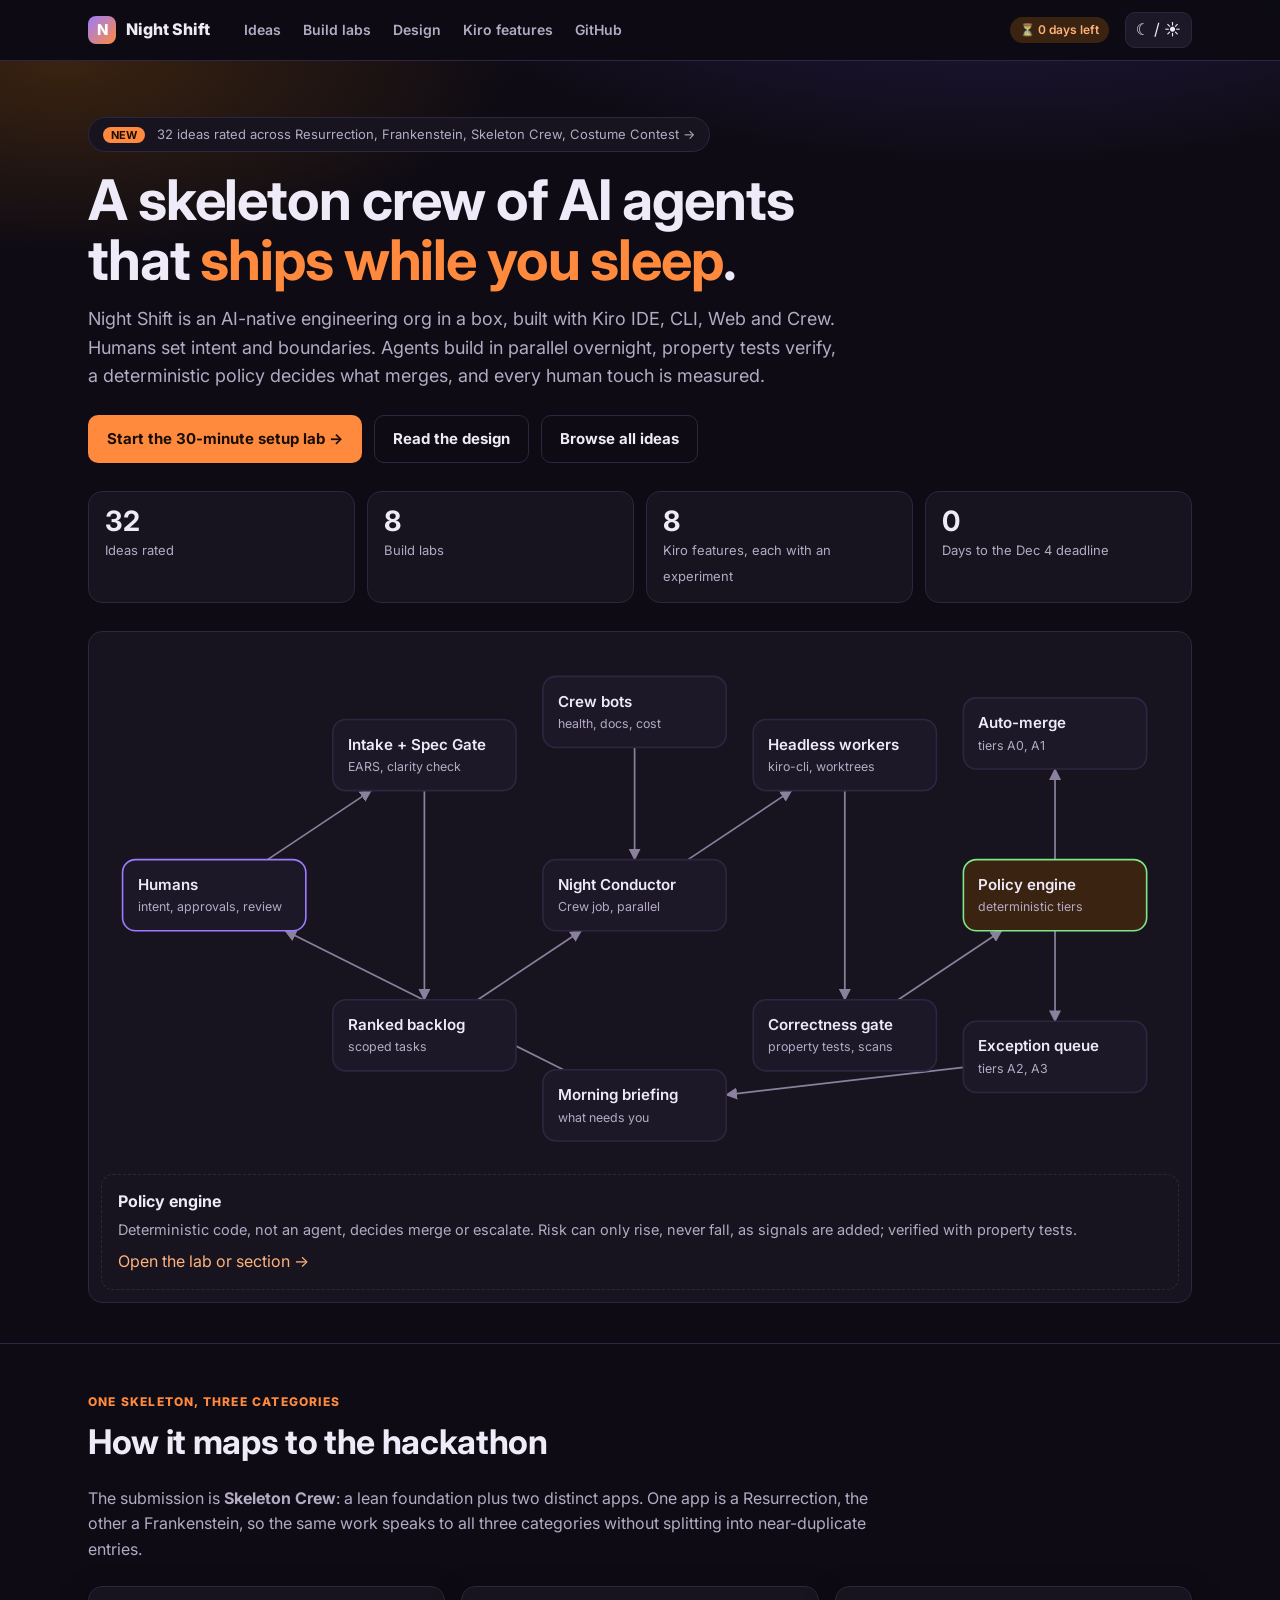
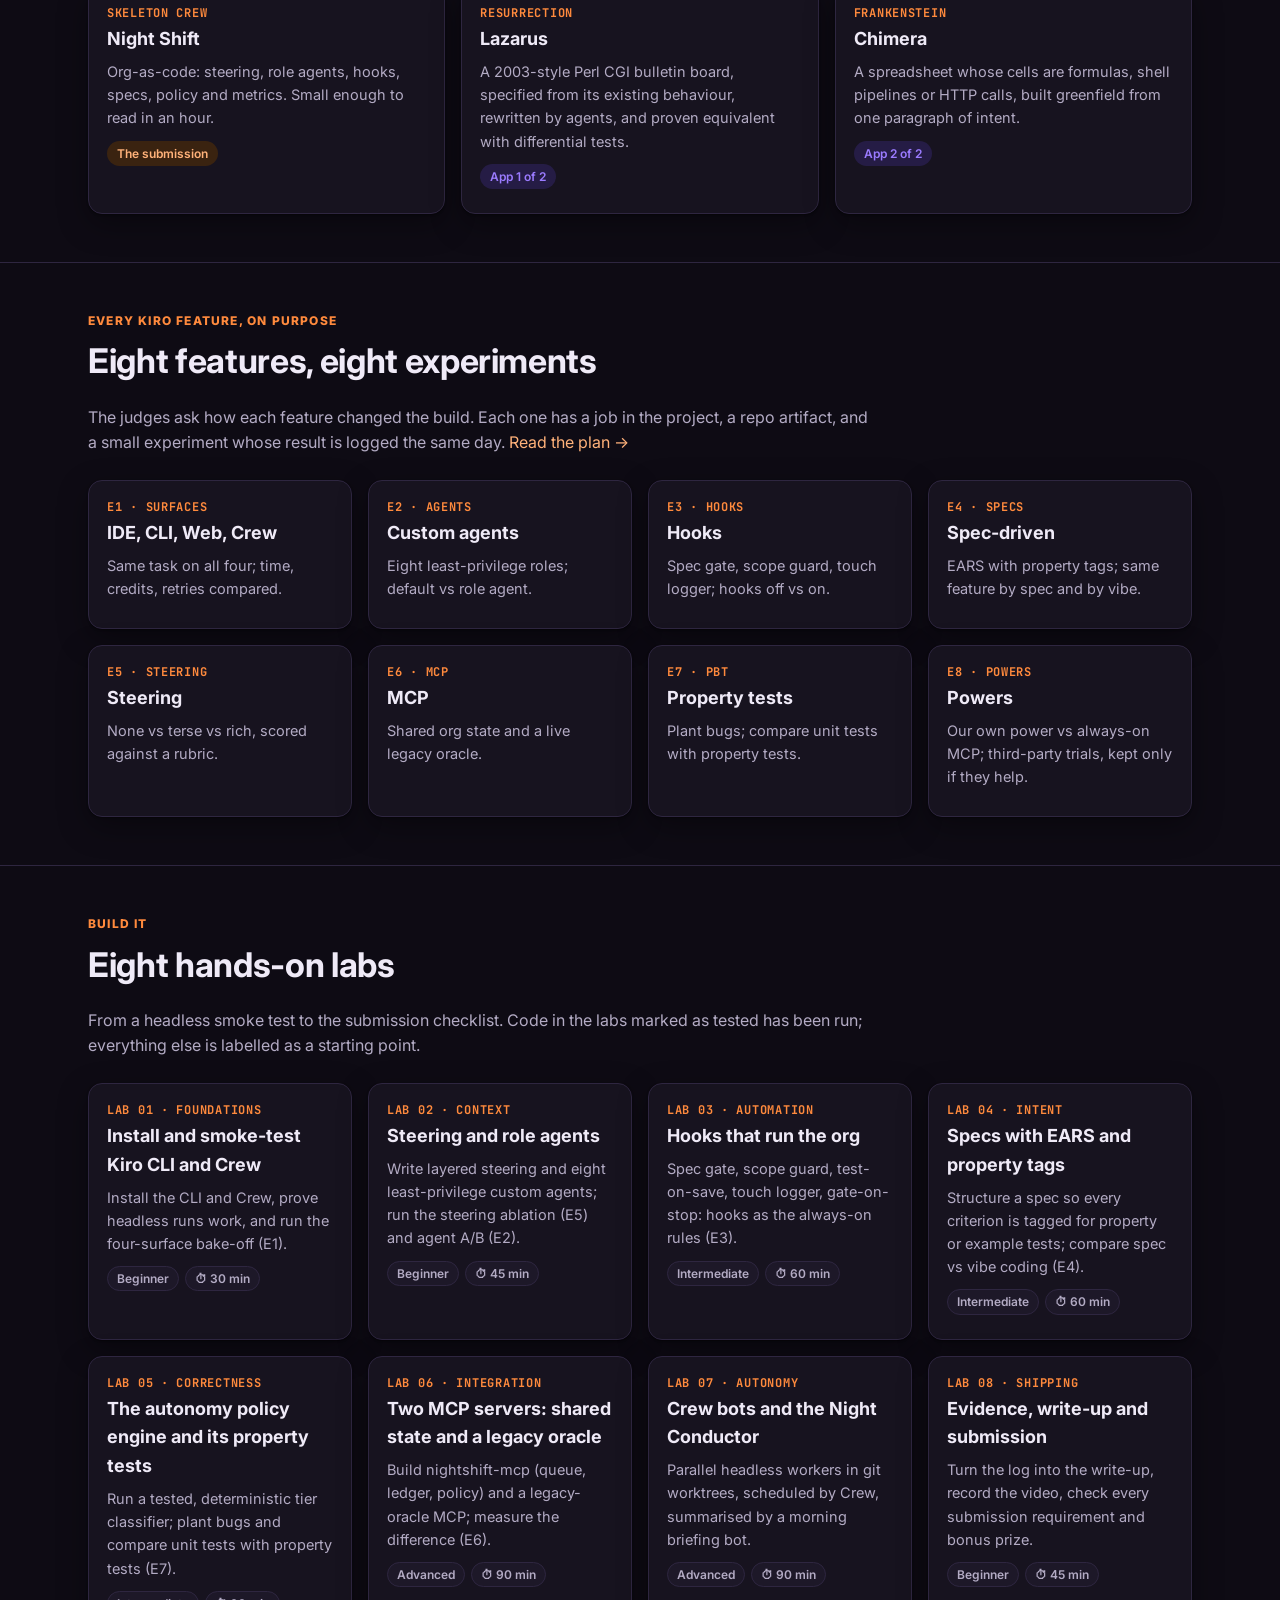
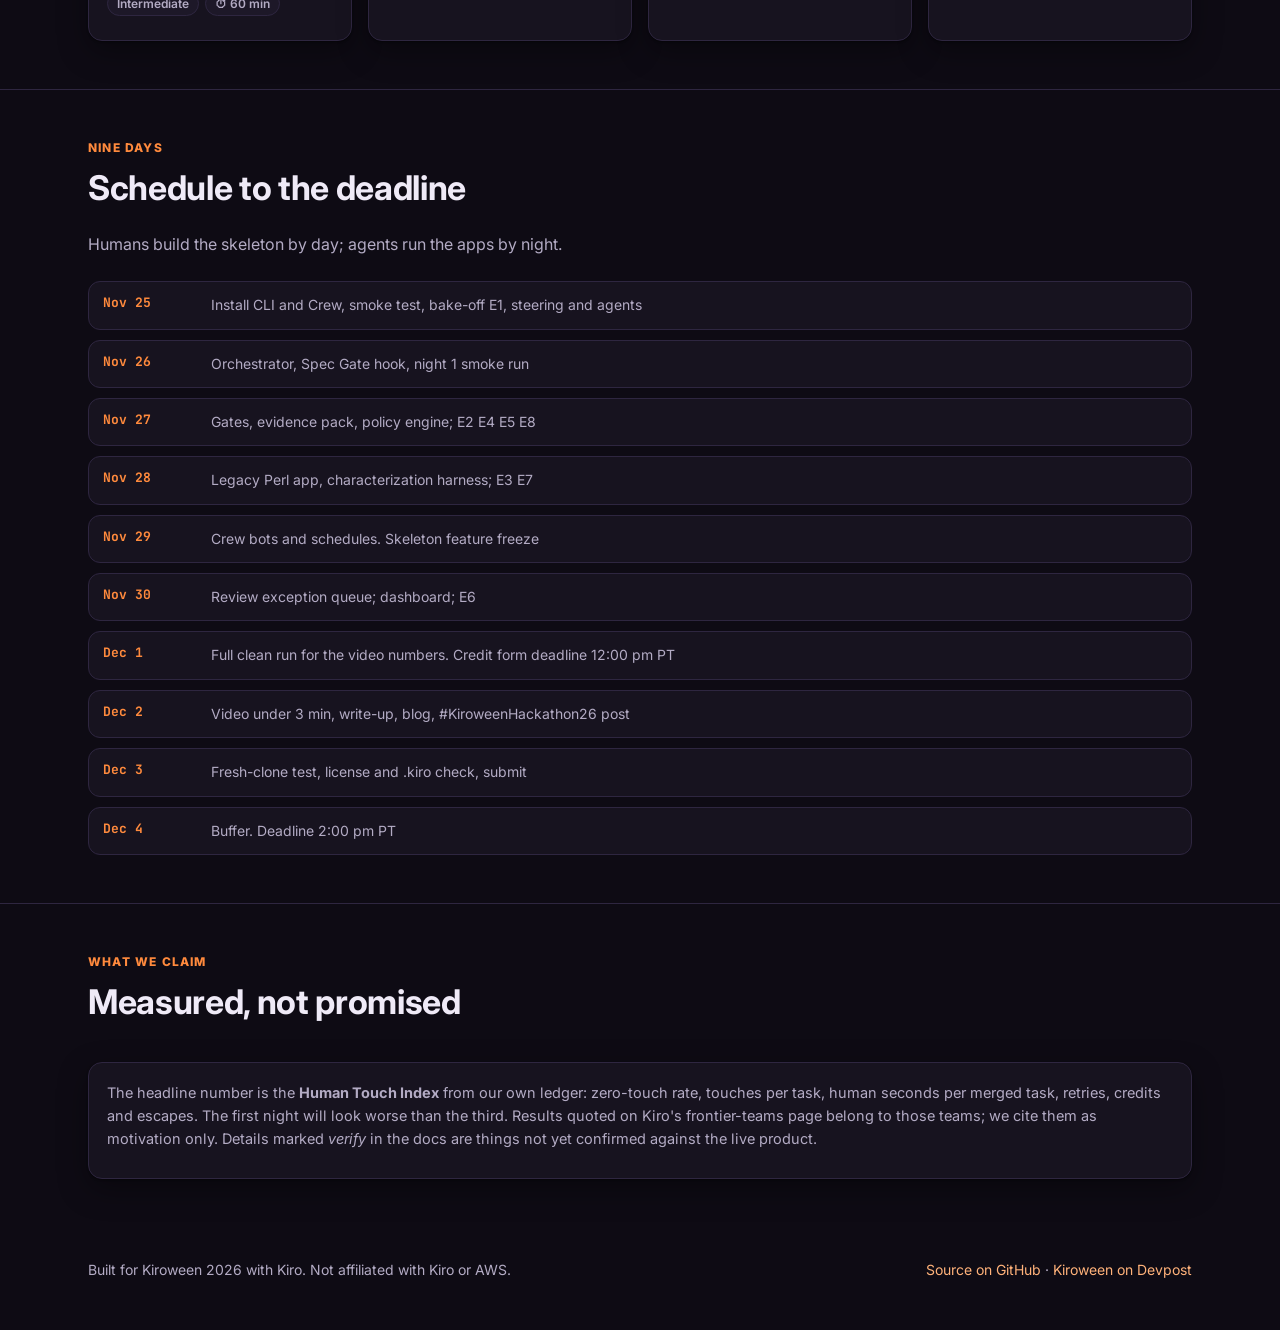
==== site/index.html @ 78d71758 "Add Night Shift GitHub Pages site: ideas, labs, docs, interactive architecture Co-Authored-By: Claud" ====
<!doctype html>
<html lang="en">
<head>
<meta charset="utf-8">
<meta name="viewport" content="width=device-width, initial-scale=1">
<title>Night Shift: a skeleton crew of AI agents</title>
<meta name="description" content="Kiroween 2026 playbook: an AI-native engineering org built with Kiro IDE, CLI, Web and Crew. Ideas, design, build labs and a feature-by-feature evidence plan.">
<link rel="icon" href="data:image/svg+xml,<svg xmlns='http://www.w3.org/2000/svg' viewBox='0 0 32 32'><rect width='32' height='32' rx='8' fill='%239b7bff'/><text x='16' y='23' font-size='18' font-family='Arial' font-weight='700' text-anchor='middle' fill='%23ff8a3d'>N</text></svg>">
<link rel="preconnect" href="https://fonts.googleapis.com">
<link rel="stylesheet" href="https://fonts.googleapis.com/css2?family=Inter:wght@400;600;700;800&family=JetBrains+Mono:wght@400;600&display=swap">
<link rel="stylesheet" href="assets/site.css">
</head>
<body data-page="home">
<main id="main">
  <section class="hero">
    <div class="wrap">
      <a class="banner" href="ideas.html"><b>NEW</b> 32 ideas rated across Resurrection, Frankenstein, Skeleton Crew, Costume Contest →</a>
      <h1>A skeleton crew of AI agents<br>that <em>ships while you sleep</em>.</h1>
      <p class="lede">Night Shift is an AI-native engineering org in a box, built with Kiro IDE, CLI, Web and Crew. Humans set intent and boundaries. Agents build in parallel overnight, property tests verify, a deterministic policy decides what merges, and every human touch is measured.</p>
      <div class="hero-actions">
        <a class="btn btn-primary" href="lab.html?id=01-setup-smoke-test">Start the 30-minute setup lab →</a>
        <a class="btn btn-ghost" href="doc.html?doc=night-shift">Read the design</a>
        <a class="btn btn-ghost" href="ideas.html">Browse all ideas</a>
      </div>
      <div class="stats">
        <div class="stat"><b id="s-ideas">32</b><span>Ideas rated</span></div>
        <div class="stat"><b id="s-labs">8</b><span>Build labs</span></div>
        <div class="stat"><b>8</b><span>Kiro features, each with an experiment</span></div>
        <div class="stat"><b id="s-days">–</b><span>Days to the Dec 4 deadline</span></div>
      </div>
      <div class="arch" id="arch" aria-label="Clickable architecture of Night Shift"></div>
    </div>
  </section>

  <section id="categories">
    <div class="wrap">
      <div class="section-head"><div><div class="eyebrow">One skeleton, three categories</div><h2>How it maps to the hackathon</h2></div>
        <p>The submission is <b>Skeleton Crew</b>: a lean foundation plus two distinct apps. One app is a Resurrection, the other a Frankenstein, so the same work speaks to all three categories without splitting into near-duplicate entries.</p></div>
      <div class="grid grid-3">
        <a class="card" href="ideas.html?category=Skeleton+Crew"><div class="num">SKELETON CREW</div><h3>Night Shift</h3><p>Org-as-code: steering, role agents, hooks, specs, policy and metrics. Small enough to read in an hour.</p><span class="chip accent">The submission</span></a>
        <a class="card" href="ideas.html?category=Resurrection"><div class="num">RESURRECTION</div><h3>Lazarus</h3><p>A 2003-style Perl CGI bulletin board, specified from its existing behaviour, rewritten by agents, and proven equivalent with differential tests.</p><span class="chip violet">App 1 of 2</span></a>
        <a class="card" href="ideas.html?category=Frankenstein"><div class="num">FRANKENSTEIN</div><h3>Chimera</h3><p>A spreadsheet whose cells are formulas, shell pipelines or HTTP calls, built greenfield from one paragraph of intent.</p><span class="chip violet">App 2 of 2</span></a>
      </div>
    </div>
  </section>

  <section id="features">
    <div class="wrap">
      <div class="section-head"><div><div class="eyebrow">Every Kiro feature, on purpose</div><h2>Eight features, eight experiments</h2></div>
        <p>The judges ask how each feature changed the build. Each one has a job in the project, a repo artifact, and a small experiment whose result is logged the same day. <a href="doc.html?doc=kiro-features">Read the plan →</a></p></div>
      <div class="grid grid-4">
        <div class="card"><div class="num">E1 · SURFACES</div><h3>IDE, CLI, Web, Crew</h3><p>Same task on all four; time, credits, retries compared.</p></div>
        <div class="card"><div class="num">E2 · AGENTS</div><h3>Custom agents</h3><p>Eight least-privilege roles; default vs role agent.</p></div>
        <div class="card"><div class="num">E3 · HOOKS</div><h3>Hooks</h3><p>Spec gate, scope guard, touch logger; hooks off vs on.</p></div>
        <div class="card"><div class="num">E4 · SPECS</div><h3>Spec-driven</h3><p>EARS with property tags; same feature by spec and by vibe.</p></div>
        <div class="card"><div class="num">E5 · STEERING</div><h3>Steering</h3><p>None vs terse vs rich, scored against a rubric.</p></div>
        <div class="card"><div class="num">E6 · MCP</div><h3>MCP</h3><p>Shared org state and a live legacy oracle.</p></div>
        <div class="card"><div class="num">E7 · PBT</div><h3>Property tests</h3><p>Plant bugs; compare unit tests with property tests.</p></div>
        <div class="card"><div class="num">E8 · POWERS</div><h3>Powers</h3><p>Our own power vs always-on MCP; third-party trials, kept only if they help.</p></div>
      </div>
    </div>
  </section>

  <section id="labs">
    <div class="wrap">
      <div class="section-head"><div><div class="eyebrow">Build it</div><h2>Eight hands-on labs</h2></div><p>From a headless smoke test to the submission checklist. Code in the labs marked as tested has been run; everything else is labelled as a starting point.</p></div>
      <div class="grid grid-4" id="lab-grid"></div>
    </div>
  </section>

  <section id="timeline">
    <div class="wrap">
      <div class="section-head"><div><div class="eyebrow">Nine days</div><h2>Schedule to the deadline</h2></div><p>Humans build the skeleton by day; agents run the apps by night.</p></div>
      <ol class="timeline" id="tl"></ol>
    </div>
  </section>

  <section id="honesty" style="border-bottom:0">
    <div class="wrap">
      <div class="section-head"><div><div class="eyebrow">What we claim</div><h2>Measured, not promised</h2></div></div>
      <div class="card"><p>The headline number is the <b>Human Touch Index</b> from our own ledger: zero-touch rate, touches per task, human seconds per merged task, retries, credits and escapes. The first night will look worse than the third. Results quoted on Kiro's frontier-teams page belong to those teams; we cite them as motivation only. Details marked <i>verify</i> in the docs are things not yet confirmed against the live product.</p></div>
    </div>
  </section>
</main>
<script src="assets/site.js"></script>
<script src="assets/arch.js"></script>
<script>
(function () {
  var N = window.NS;
  document.getElementById("s-days").textContent = N.daysLeft();
  N.getJSON("data/labs.json").then(function (d) {
    document.getElementById("s-labs").textContent = d.labs.length;
    document.getElementById("lab-grid").innerHTML = d.labs.map(function (l) {
      return '<a class="card" href="lab.html?id=' + l.slug + '"><div class="num">LAB ' + l.id + " · " + N.esc(l.category).toUpperCase() + "</div><h3>" + N.esc(l.title) + "</h3><p>" + N.esc(l.summary) + "</p>" + '<span class="chip">' + N.esc(l.level) + '</span><span class="chip">⏱ ' + N.esc(l.duration) + "</span></a>";
    }).join("");
  });
  N.getJSON("data/ideas.json").then(function (d) { document.getElementById("s-ideas").textContent = d.ideas.length; });
  var rows = [["Nov 25", "Install CLI and Crew, smoke test, bake-off E1, steering and agents"], ["Nov 26", "Orchestrator, Spec Gate hook, night 1 smoke run"], ["Nov 27", "Gates, evidence pack, policy engine; E2 E4 E5 E8"], ["Nov 28", "Legacy Perl app, characterization harness; E3 E7"], ["Nov 29", "Crew bots and schedules. Skeleton feature freeze"], ["Nov 30", "Review exception queue; dashboard; E6"], ["Dec 1", "Full clean run for the video numbers. Credit form deadline 12:00 pm PT"], ["Dec 2", "Video under 3 min, write-up, blog, #KiroweenHackathon26 post"], ["Dec 3", "Fresh-clone test, license and .kiro check, submit"], ["Dec 4", "Buffer. Deadline 2:00 pm PT"]];
  document.getElementById("tl").innerHTML = rows.map(function (r) { return '<li><span class="d">' + r[0] + '</span><span class="n">' + N.esc(r[1]) + "</span></li>"; }).join("");
})();
</script>
</body>
</html>
---- site/assets/site.css ----
/* Night Shift site styles. Dark by default (it is a Halloween hackathon), light on request. */
:root {
  --bg: #0e0b14; --bg-elev: #17131f; --bg-sunk: #1d1828; --fg: #efeaf7; --fg-muted: #b3abc4;
  --fg-faint: #8a819d; --border: #2e2640; --accent: #ff8a3d; --accent-fg: #1a0e04;
  --accent-soft: #3a2310; --accent-ink: #ffb27a; --violet: #9b7bff; --violet-soft: #251c45;
  --ok: #7ee787; --ok-soft: #12301b; --warn: #ffd166; --warn-soft: #33290d; --bad: #ff6b6b;
  --code-bg: #0a0810; --code-fg: #ece9f5;
  --shadow: 0 1px 2px rgba(0,0,0,.4), 0 10px 30px rgba(0,0,0,.35);
  --radius: 14px; --maxw: 1160px;
  --font: "Inter", ui-sans-serif, system-ui, -apple-system, "Segoe UI", Roboto, sans-serif;
  --mono: "JetBrains Mono", ui-monospace, SFMono-Regular, Menlo, Consolas, monospace;
  color-scheme: dark;
}
:root[data-theme="light"] {
  --bg: #fbf8f3; --bg-elev: #ffffff; --bg-sunk: #f3eee6; --fg: #1d1626; --fg-muted: #574e66;
  --fg-faint: #8a8196; --border: #e6dfd3; --accent: #d9560b; --accent-fg: #ffffff;
  --accent-soft: #ffeedd; --accent-ink: #a8400a; --violet: #5b3fd6; --violet-soft: #ece8ff;
  --ok: #17803d; --ok-soft: #e3f5e9; --warn: #8a5a00; --warn-soft: #fff4d6; --bad: #b3261e;
  --code-bg: #16121f; --code-fg: #ece9f5;
  --shadow: 0 1px 2px rgba(30,20,50,.06), 0 8px 24px rgba(30,20,50,.08); color-scheme: light;
}
* { box-sizing: border-box; }
html { scroll-behavior: smooth; }
@media (prefers-reduced-motion: reduce) { html { scroll-behavior: auto; } * { transition: none !important; animation: none !important; } }
body { margin: 0; background: var(--bg); color: var(--fg); font: 16px/1.6 var(--font); -webkit-font-smoothing: antialiased; }
a { color: var(--accent-ink); text-decoration: none; }
a:hover { text-decoration: underline; }
img { max-width: 100%; }
code, pre, kbd { font-family: var(--mono); }
.wrap { max-width: var(--maxw); margin: 0 auto; padding: 0 16px; }
@media (min-width: 720px) { .wrap { padding: 0 28px; } }
:focus-visible { outline: 2px solid var(--violet); outline-offset: 2px; border-radius: 4px; }
.skip { position: absolute; left: -999px; } .skip:focus { left: 8px; top: 8px; background: var(--bg-elev); padding: 8px 12px; z-index: 99; }

/* header */
.site-header { position: sticky; top: 0; z-index: 50; background: color-mix(in srgb, var(--bg) 85%, transparent); backdrop-filter: blur(10px); border-bottom: 1px solid var(--border); }
.site-header .wrap { display: flex; align-items: center; gap: 16px; height: 60px; }
.brand { display: flex; align-items: center; gap: 10px; font-weight: 800; color: var(--fg); white-space: nowrap; }
.brand:hover { text-decoration: none; }
.brand-mark { width: 28px; height: 28px; border-radius: 8px; display: grid; place-items: center; background: linear-gradient(135deg, var(--violet), var(--accent)); color: #fff; font-size: 15px; }
.nav { display: none; gap: 2px; margin-left: 8px; }
.nav a { padding: 6px 10px; border-radius: 8px; color: var(--fg-muted); font-weight: 600; font-size: 14px; }
.nav a:hover, .nav a[aria-current="page"] { background: var(--bg-sunk); color: var(--fg); text-decoration: none; }
@media (min-width: 900px) { .nav { display: flex; } }
.spacer { flex: 1; }
.icon-btn { background: var(--bg-sunk); border: 1px solid var(--border); color: var(--fg); border-radius: 10px; height: 36px; min-width: 36px; padding: 0 10px; cursor: pointer; font: inherit; }
.icon-btn:hover { border-color: var(--accent); }
.menu-btn { display: inline-block; } @media (min-width: 900px) { .menu-btn { display: none; } }
.mobile-nav { display: none; flex-direction: column; padding: 8px 16px 16px; border-bottom: 1px solid var(--border); background: var(--bg); }
.mobile-nav.open { display: flex; } .mobile-nav a { padding: 10px 4px; color: var(--fg); font-weight: 600; border-bottom: 1px solid var(--border); }

/* hero */
.hero { padding: 56px 0 40px; background: radial-gradient(900px 340px at 78% -10%, var(--violet-soft), transparent 70%), radial-gradient(700px 300px at 5% 0%, var(--accent-soft), transparent 65%); border-bottom: 1px solid var(--border); }
.banner { display: inline-block; background: var(--bg-elev); border: 1px solid var(--border); border-radius: 999px; padding: 6px 14px; font-size: 13px; color: var(--fg-muted); margin-bottom: 18px; }
.banner b { color: var(--accent-fg); background: var(--accent); border-radius: 999px; padding: 1px 8px; margin-right: 8px; font-size: 11px; }
h1 { font-size: clamp(32px, 6vw, 56px); line-height: 1.08; margin: 0 0 14px; letter-spacing: -.02em; }
h1 em { font-style: normal; color: var(--accent); }
.lede { font-size: 18px; color: var(--fg-muted); max-width: 760px; margin: 0 0 24px; }
.hero-actions { display: flex; flex-wrap: wrap; gap: 12px; margin-bottom: 28px; }
.btn { display: inline-flex; align-items: center; gap: 8px; padding: 11px 18px; border-radius: 10px; font-weight: 700; border: 1px solid transparent; cursor: pointer; font-size: 15px; }
.btn:hover { text-decoration: none; filter: brightness(1.08); }
.btn-primary { background: var(--accent); color: var(--accent-fg); }
.btn-ghost { background: transparent; border-color: var(--border); color: var(--fg); }
.stats { display: grid; grid-template-columns: repeat(2, 1fr); gap: 12px; margin-bottom: 28px; }
@media (min-width: 720px) { .stats { grid-template-columns: repeat(4, 1fr); } }
.stat { background: var(--bg-elev); border: 1px solid var(--border); border-radius: var(--radius); padding: 14px 16px; }
.stat b { display: block; font-size: 28px; line-height: 1.1; } .stat span { color: var(--fg-muted); font-size: 13px; }

/* sections and cards */
section { padding: 48px 0; border-bottom: 1px solid var(--border); }
.eyebrow { font-size: 12px; text-transform: uppercase; letter-spacing: .1em; color: var(--accent); font-weight: 800; }
h2 { font-size: clamp(24px, 4vw, 34px); margin: 4px 0 8px; letter-spacing: -.01em; }
.section-head { display: grid; gap: 8px; margin-bottom: 24px; } .section-head p { color: var(--fg-muted); margin: 0; max-width: 780px; }
.grid { display: grid; gap: 16px; } .grid-2 { grid-template-columns: repeat(auto-fill, minmax(min(100%, 420px), 1fr)); }
.grid-3 { grid-template-columns: repeat(auto-fill, minmax(min(100%, 300px), 1fr)); }
.grid-4 { grid-template-columns: repeat(auto-fill, minmax(min(100%, 240px), 1fr)); }
.card { background: var(--bg-elev); border: 1px solid var(--border); border-radius: var(--radius); padding: 18px; box-shadow: var(--shadow); color: var(--fg); display: block; }
a.card:hover { text-decoration: none; border-color: var(--accent); transform: translateY(-1px); transition: .15s; }
.card h3 { margin: 4px 0 6px; font-size: 18px; } .card p { margin: 0 0 10px; color: var(--fg-muted); font-size: 14.5px; }
.card .num { font: 700 12px var(--mono); color: var(--accent); letter-spacing: .06em; }
.chip { display: inline-block; font-size: 12px; font-weight: 600; padding: 2px 9px; border-radius: 999px; background: var(--bg-sunk); border: 1px solid var(--border); color: var(--fg-muted); margin: 0 6px 6px 0; }
.chip.accent { background: var(--accent-soft); color: var(--accent-ink); border-color: transparent; }
.chip.violet { background: var(--violet-soft); color: var(--violet); border-color: transparent; }
.chip.ok { background: var(--ok-soft); color: var(--ok); border-color: transparent; }
.chip.warn { background: var(--warn-soft); color: var(--warn); border-color: transparent; }
.muted { color: var(--fg-muted); }
.meter { display: grid; grid-template-columns: 78px 1fr; gap: 4px 8px; font-size: 12px; color: var(--fg-muted); margin-top: 6px; }
.meter i { display: block; height: 6px; border-radius: 4px; background: var(--bg-sunk); align-self: center; position: relative; overflow: hidden; }
.meter i::after { content: ""; position: absolute; inset: 0; width: var(--w); background: var(--violet); }
.meter i.risk::after { background: var(--bad); }

/* architecture */
.arch { background: var(--bg-elev); border: 1px solid var(--border); border-radius: var(--radius); padding: 12px; }
.arch svg { width: 100%; height: auto; display: block; }
.arch .node rect { fill: var(--bg-sunk); stroke: var(--border); stroke-width: 1.5; rx: 12; transition: .15s; }
.arch .node:hover rect, .arch .node:focus rect, .arch .node.active rect { stroke: var(--accent); fill: var(--accent-soft); }
.arch .node text { fill: var(--fg); font: 600 14px var(--font); } .arch .node .sub { fill: var(--fg-muted); font: 400 11.5px var(--font); }
.arch .node.human rect { stroke: var(--violet); } .arch .node.policy rect { stroke: var(--ok); }
.arch .edge { stroke: var(--fg-faint); stroke-width: 1.6; fill: none; marker-end: url(#arrow); } .arch marker path { fill: var(--fg-faint); }
.arch-preview { margin-top: 12px; padding: 14px 16px; border: 1px dashed var(--border); border-radius: 12px; min-height: 84px; }
.arch-preview h4 { margin: 0 0 4px; } .arch-preview p { margin: 0 0 8px; color: var(--fg-muted); font-size: 14.5px; }

/* toolbar and filters */
.toolbar { display: flex; flex-wrap: wrap; gap: 10px; margin-bottom: 18px; align-items: center; }
.toolbar input[type=search], .toolbar select { background: var(--bg-elev); color: var(--fg); border: 1px solid var(--border); border-radius: 10px; padding: 9px 12px; font: inherit; min-width: 200px; }
.pill { background: var(--bg-elev); color: var(--fg-muted); border: 1px solid var(--border); border-radius: 999px; padding: 6px 13px; cursor: pointer; font: 600 13px var(--font); }
.pill[aria-pressed="true"] { background: var(--accent); color: var(--accent-fg); border-color: var(--accent); }
.count { color: var(--fg-muted); font-size: 14px; margin: 0 0 12px; }

/* timeline */
.timeline { list-style: none; padding: 0; margin: 0; display: grid; gap: 10px; }
.timeline li { display: grid; grid-template-columns: 96px 1fr; gap: 12px; background: var(--bg-elev); border: 1px solid var(--border); border-radius: 12px; padding: 12px 14px; }
.timeline .d { font: 700 13px var(--mono); color: var(--accent); } .timeline .n { color: var(--fg-muted); font-size: 14px; }
.timeline li.today { border-color: var(--accent); }

/* article (markdown) */
.layout { display: grid; gap: 28px; padding: 32px 0 64px; } @media (min-width: 1000px) { .layout { grid-template-columns: minmax(0, 1fr) 260px; } }
article.md { min-width: 0; } article.md h1 { font-size: 34px; } article.md h2 { margin-top: 36px; padding-top: 8px; border-top: 1px solid var(--border); font-size: 26px; }
article.md h3 { margin-top: 26px; } article.md p, article.md li { color: var(--fg); }
article.md table { border-collapse: collapse; display: block; overflow-x: auto; max-width: 100%; margin: 14px 0; }
article.md th, article.md td { border: 1px solid var(--border); padding: 7px 11px; text-align: left; vertical-align: top; font-size: 14.5px; }
article.md th { background: var(--bg-sunk); }
article.md code { background: var(--bg-sunk); padding: 1px 6px; border-radius: 6px; font-size: .9em; }
article.md pre { background: var(--code-bg); color: var(--code-fg); border-radius: 12px; padding: 16px; overflow-x: auto; border: 1px solid var(--border); position: relative; }
article.md pre code { background: none; padding: 0; color: inherit; font-size: 13.5px; }
article.md blockquote { margin: 14px 0; padding: 8px 16px; border-left: 4px solid var(--accent); background: var(--bg-sunk); border-radius: 0 10px 10px 0; color: var(--fg-muted); }
.copy { position: absolute; top: 8px; right: 8px; font-size: 12px; padding: 3px 9px; border-radius: 8px; border: 1px solid var(--border); background: var(--bg-sunk); color: var(--fg-muted); cursor: pointer; }
.mermaid { background: var(--bg-elev); border: 1px solid var(--border); border-radius: 12px; padding: 12px; overflow-x: auto; text-align: center; }
aside .box { position: sticky; top: 76px; background: var(--bg-elev); border: 1px solid var(--border); border-radius: 12px; padding: 14px; font-size: 14px; }
aside h4 { margin: 0 0 8px; } aside ul { list-style: none; margin: 0; padding: 0; } aside li { margin: 4px 0; } aside li.h3 { padding-left: 12px; } aside a { color: var(--fg-muted); }
.crumbs { font-size: 13px; color: var(--fg-muted); margin-bottom: 8px; }
.pager { display: grid; gap: 12px; grid-template-columns: 1fr 1fr; margin-top: 40px; } .pager a { border: 1px solid var(--border); border-radius: 12px; padding: 12px 14px; color: var(--fg); background: var(--bg-elev); } .pager small { display: block; color: var(--fg-muted); } .pager .next { text-align: right; }
footer { padding: 32px 0 48px; color: var(--fg-muted); font-size: 14px; } footer .wrap { display: flex; flex-wrap: wrap; gap: 16px; justify-content: space-between; }
.note { background: var(--warn-soft); color: var(--warn); border-radius: 10px; padding: 10px 14px; font-size: 14px; }

.site-header .chip { white-space: nowrap; margin: 0; }
@media (max-width: 480px) { .site-header .wrap { gap: 8px; } .site-header .chip { font-size: 11px; padding: 2px 7px; } .brand { font-size: 15px; } }
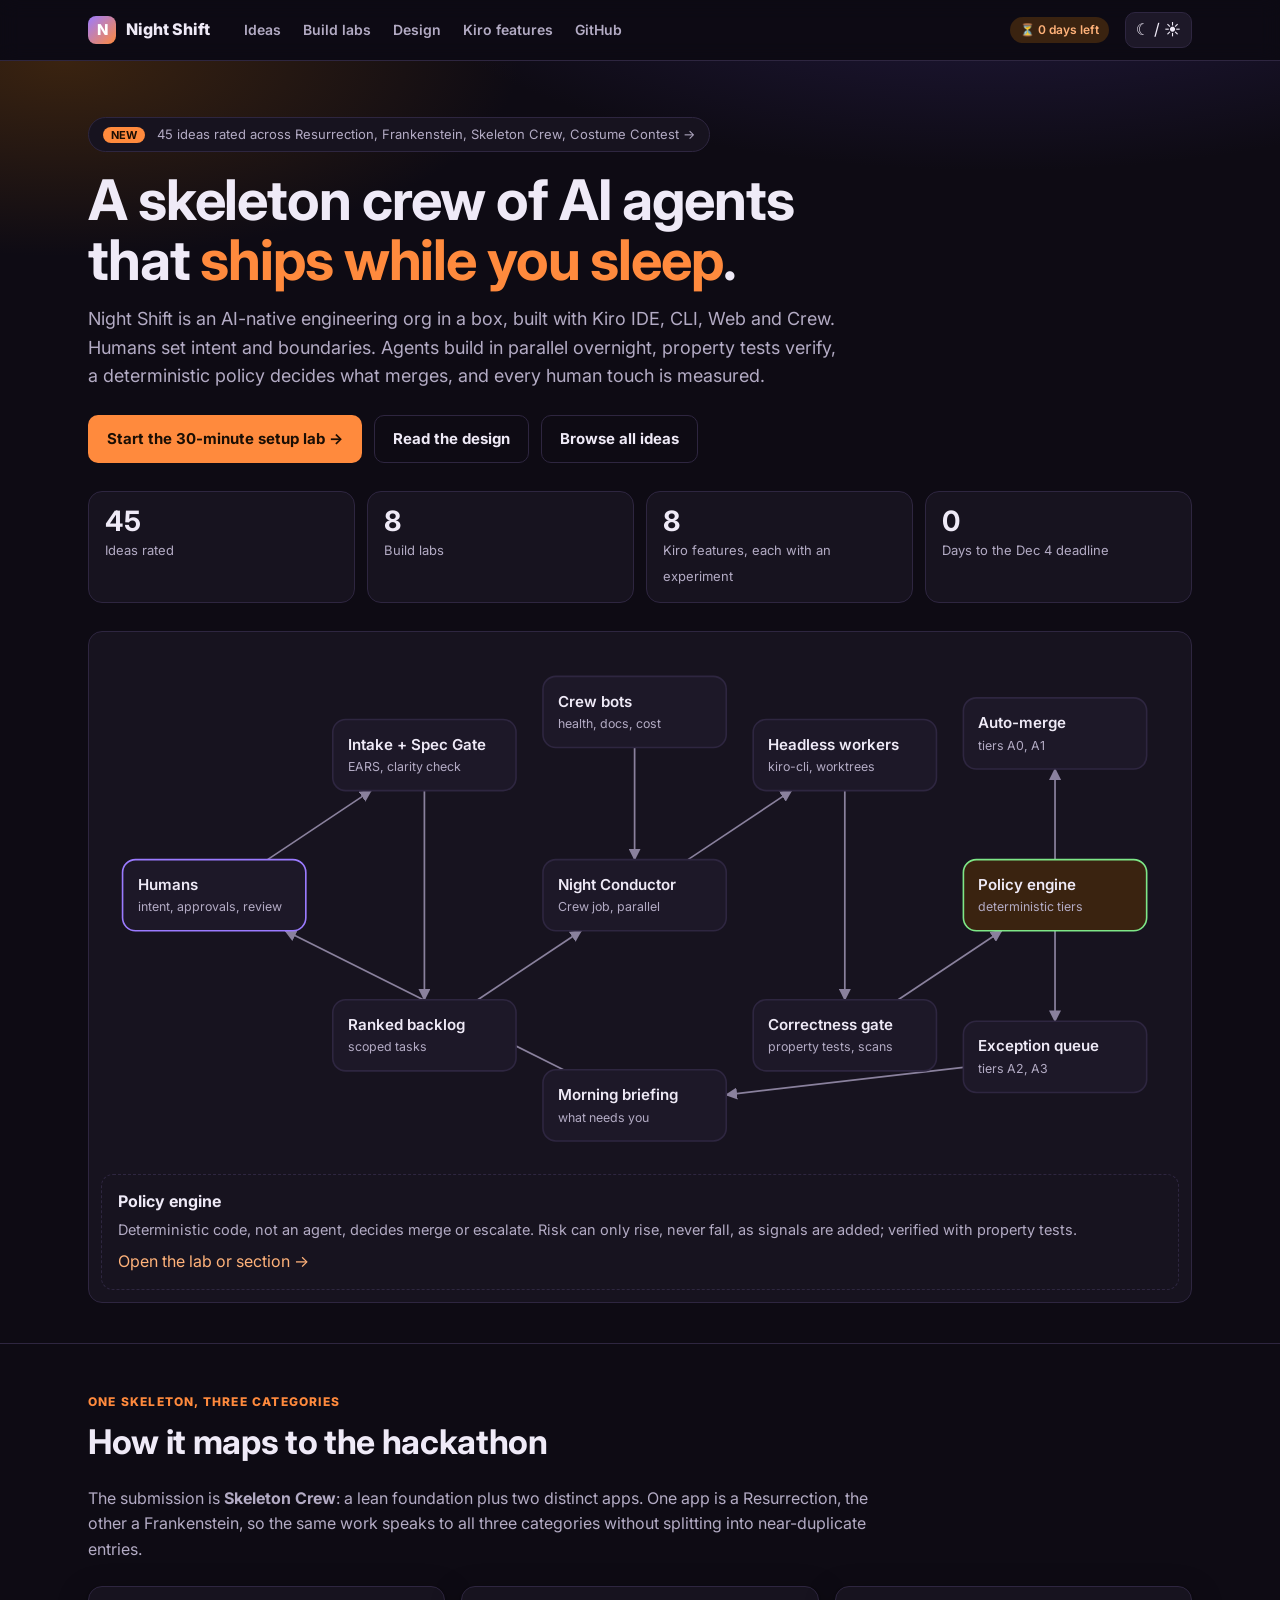
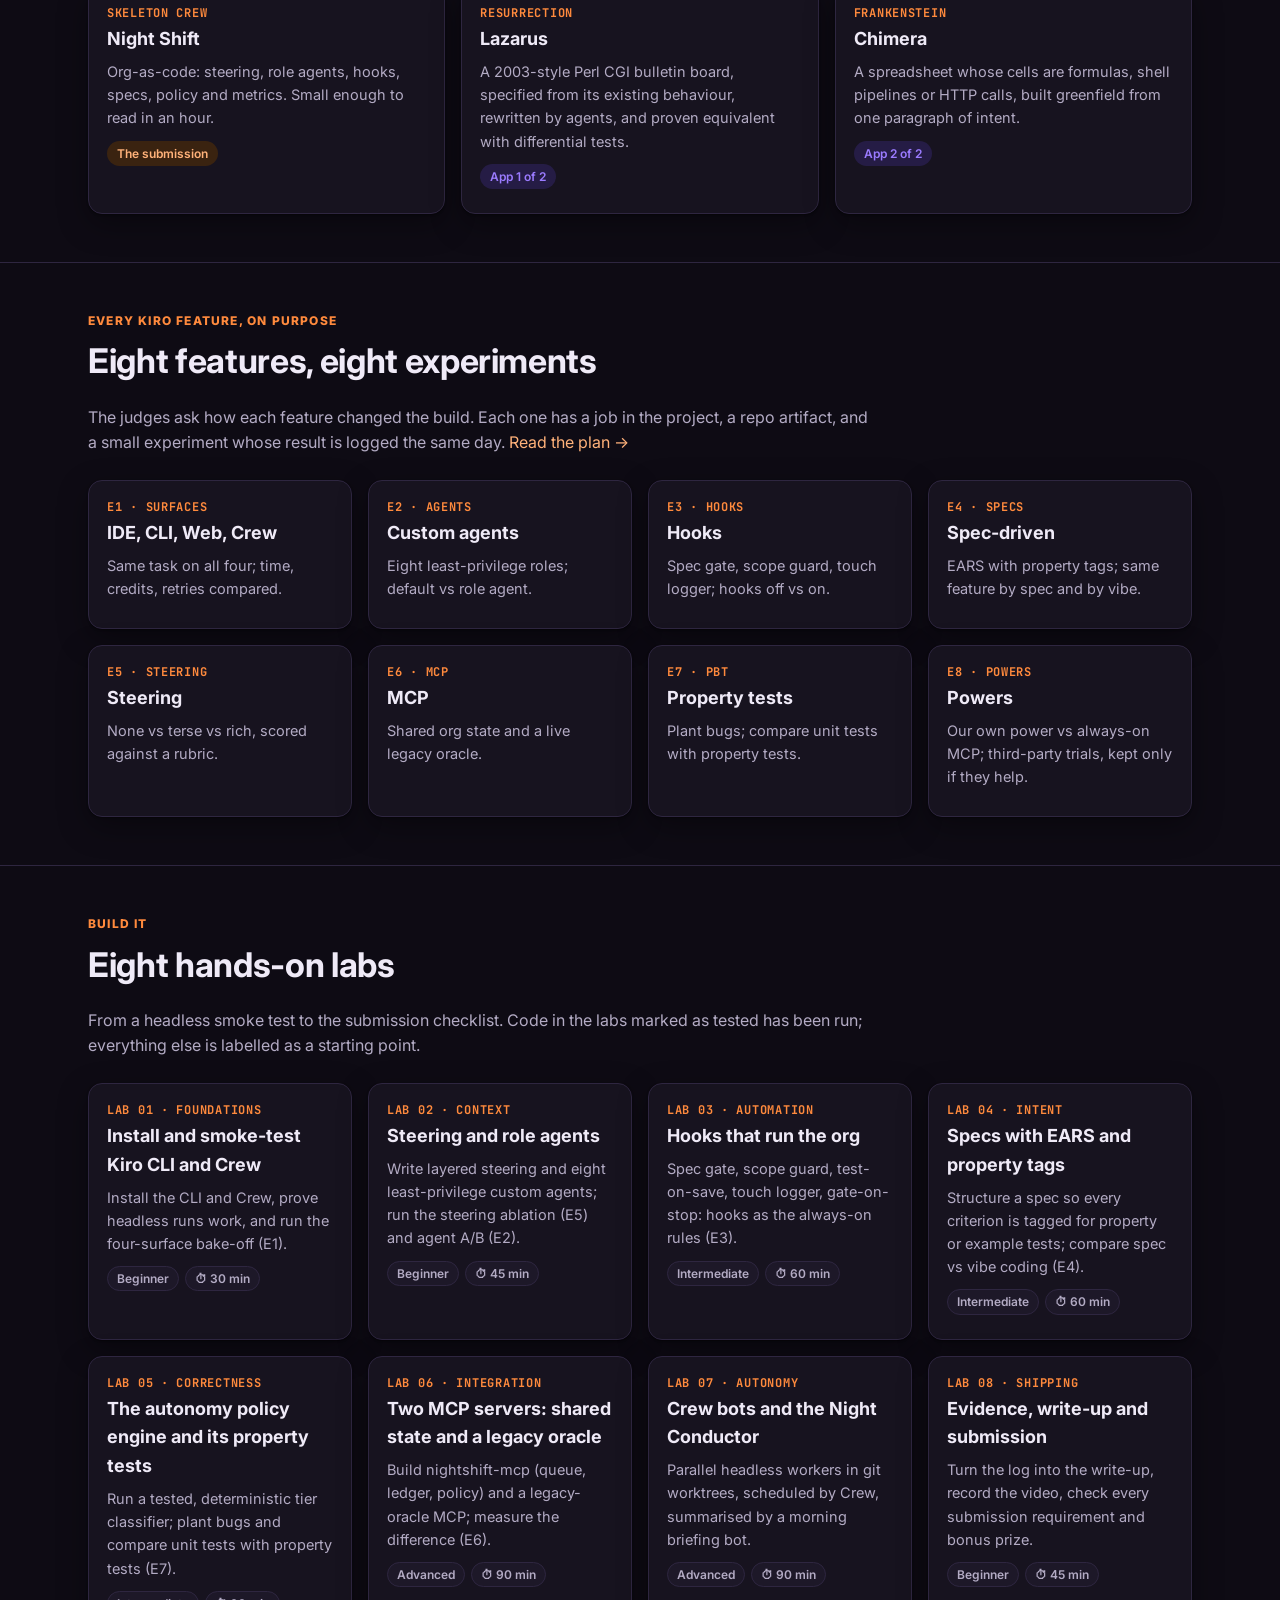
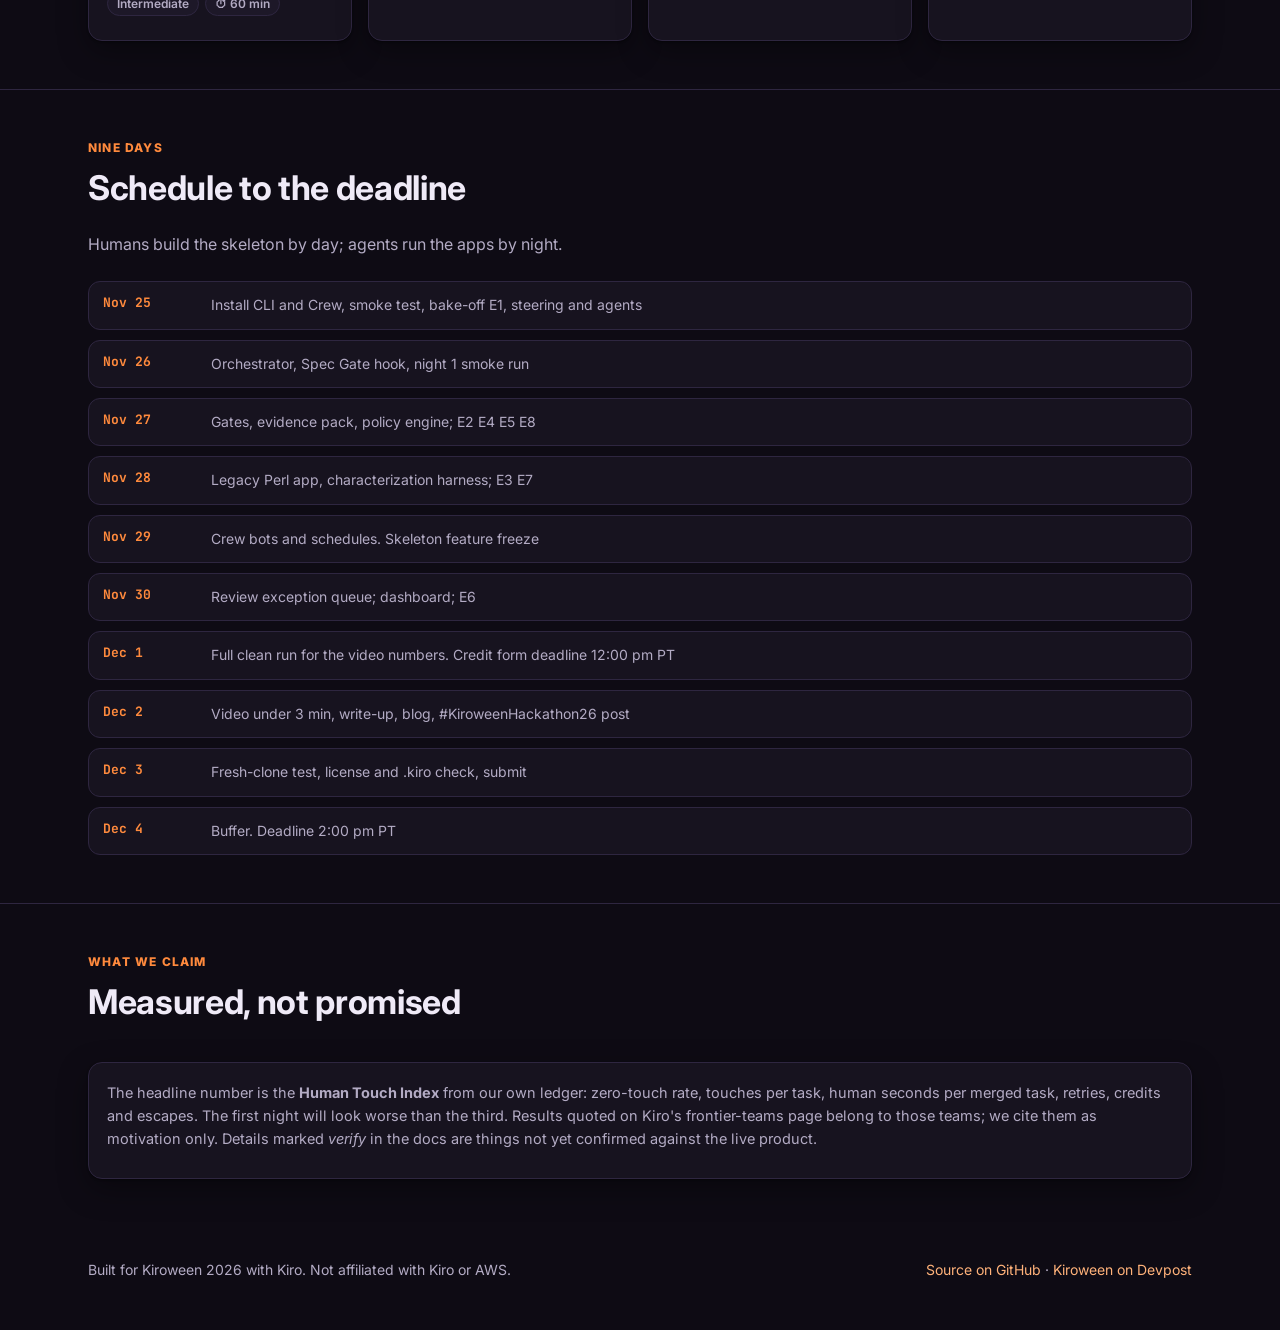
==== commit 8caa4825: "Add idea bank round 3 (13 ideas) to site and plan Co-Authored-By: Claude Sonnet 5.5 <noreply@anthrop" ====
--- a/site/index.html
+++ b/site/index.html
@@ -14,7 +14,7 @@
 <main id="main">
   <section class="hero">
     <div class="wrap">
-      <a class="banner" href="ideas.html"><b>NEW</b> 32 ideas rated across Resurrection, Frankenstein, Skeleton Crew, Costume Contest →</a>
+      <a class="banner" href="ideas.html"><b>NEW</b> 45 ideas rated across Resurrection, Frankenstein, Skeleton Crew, Costume Contest →</a>
       <h1>A skeleton crew of AI agents<br>that <em>ships while you sleep</em>.</h1>
       <p class="lede">Night Shift is an AI-native engineering org in a box, built with Kiro IDE, CLI, Web and Crew. Humans set intent and boundaries. Agents build in parallel overnight, property tests verify, a deterministic policy decides what merges, and every human touch is measured.</p>
       <div class="hero-actions">
@@ -23,7 +23,7 @@
         <a class="btn btn-ghost" href="ideas.html">Browse all ideas</a>
       </div>
       <div class="stats">
-        <div class="stat"><b id="s-ideas">32</b><span>Ideas rated</span></div>
+        <div class="stat"><b id="s-ideas">45</b><span>Ideas rated</span></div>
         <div class="stat"><b id="s-labs">8</b><span>Build labs</span></div>
         <div class="stat"><b>8</b><span>Kiro features, each with an experiment</span></div>
         <div class="stat"><b id="s-days">–</b><span>Days to the Dec 4 deadline</span></div>
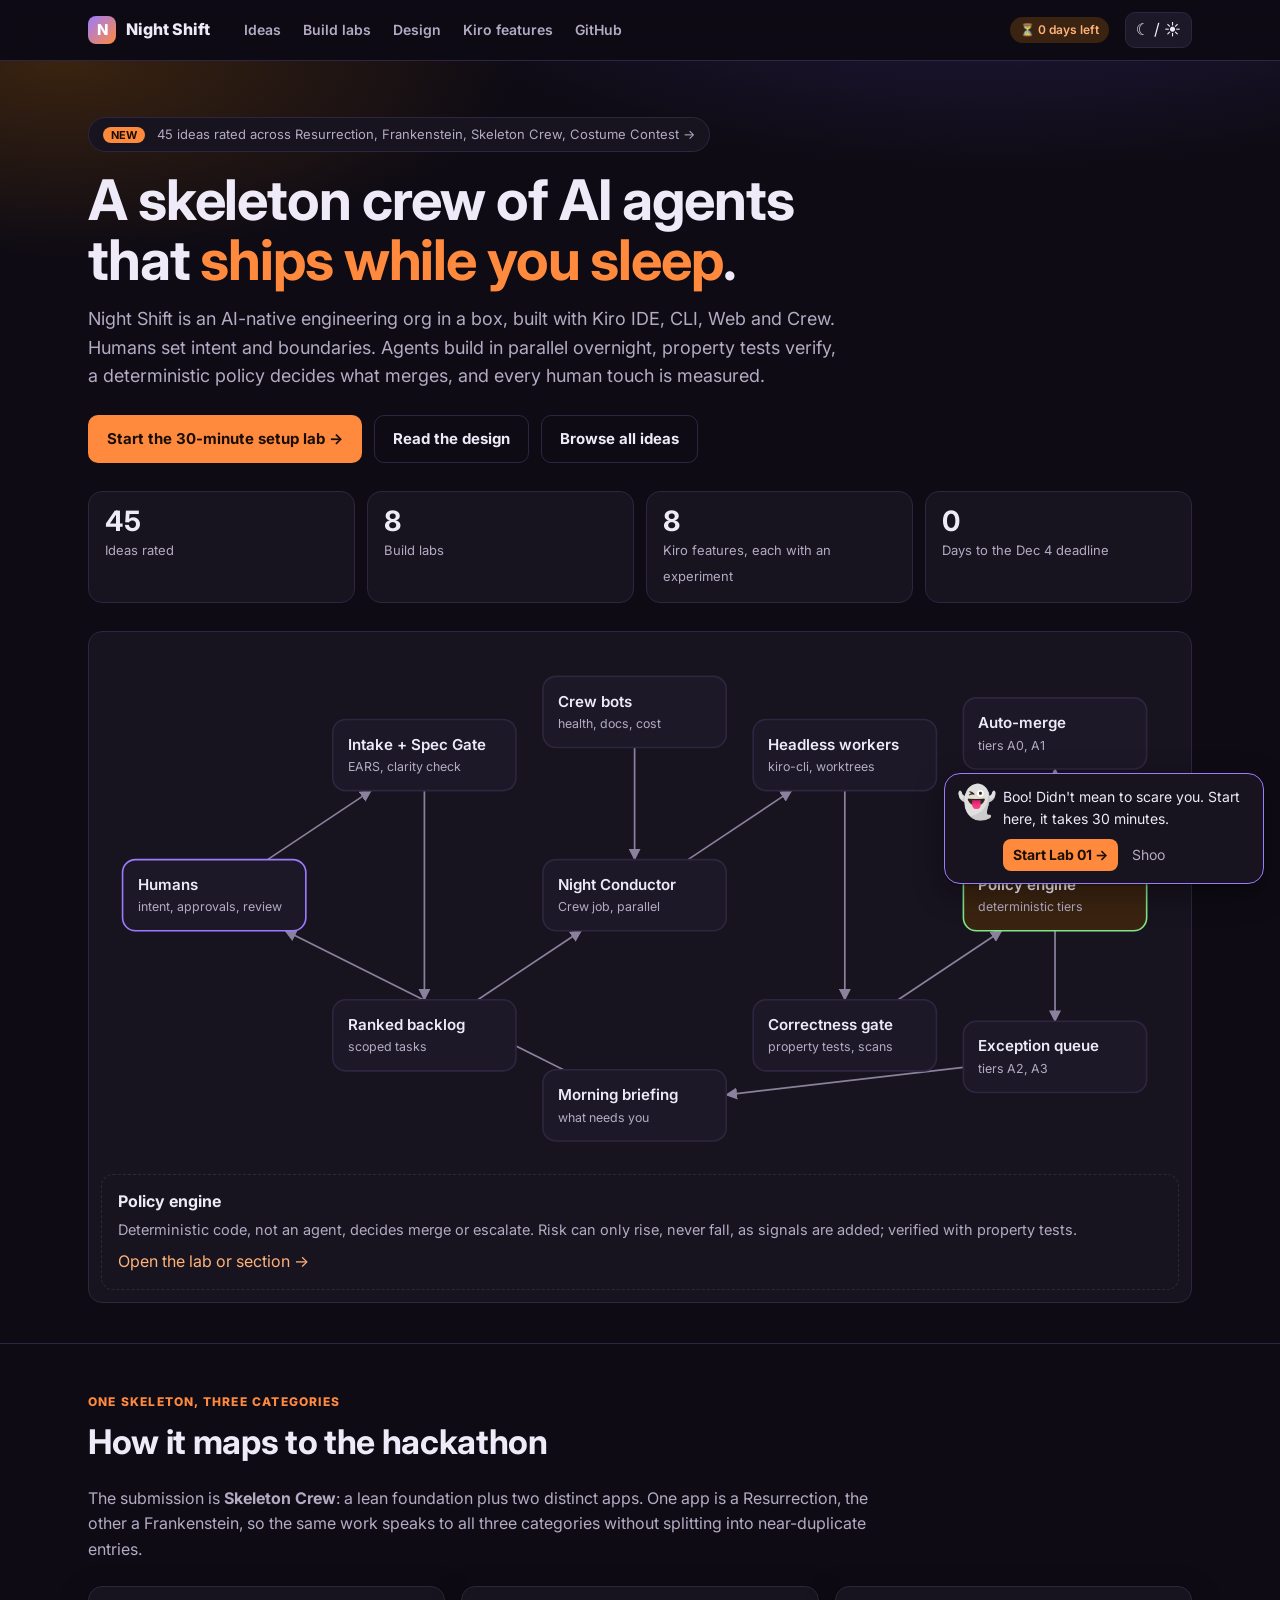
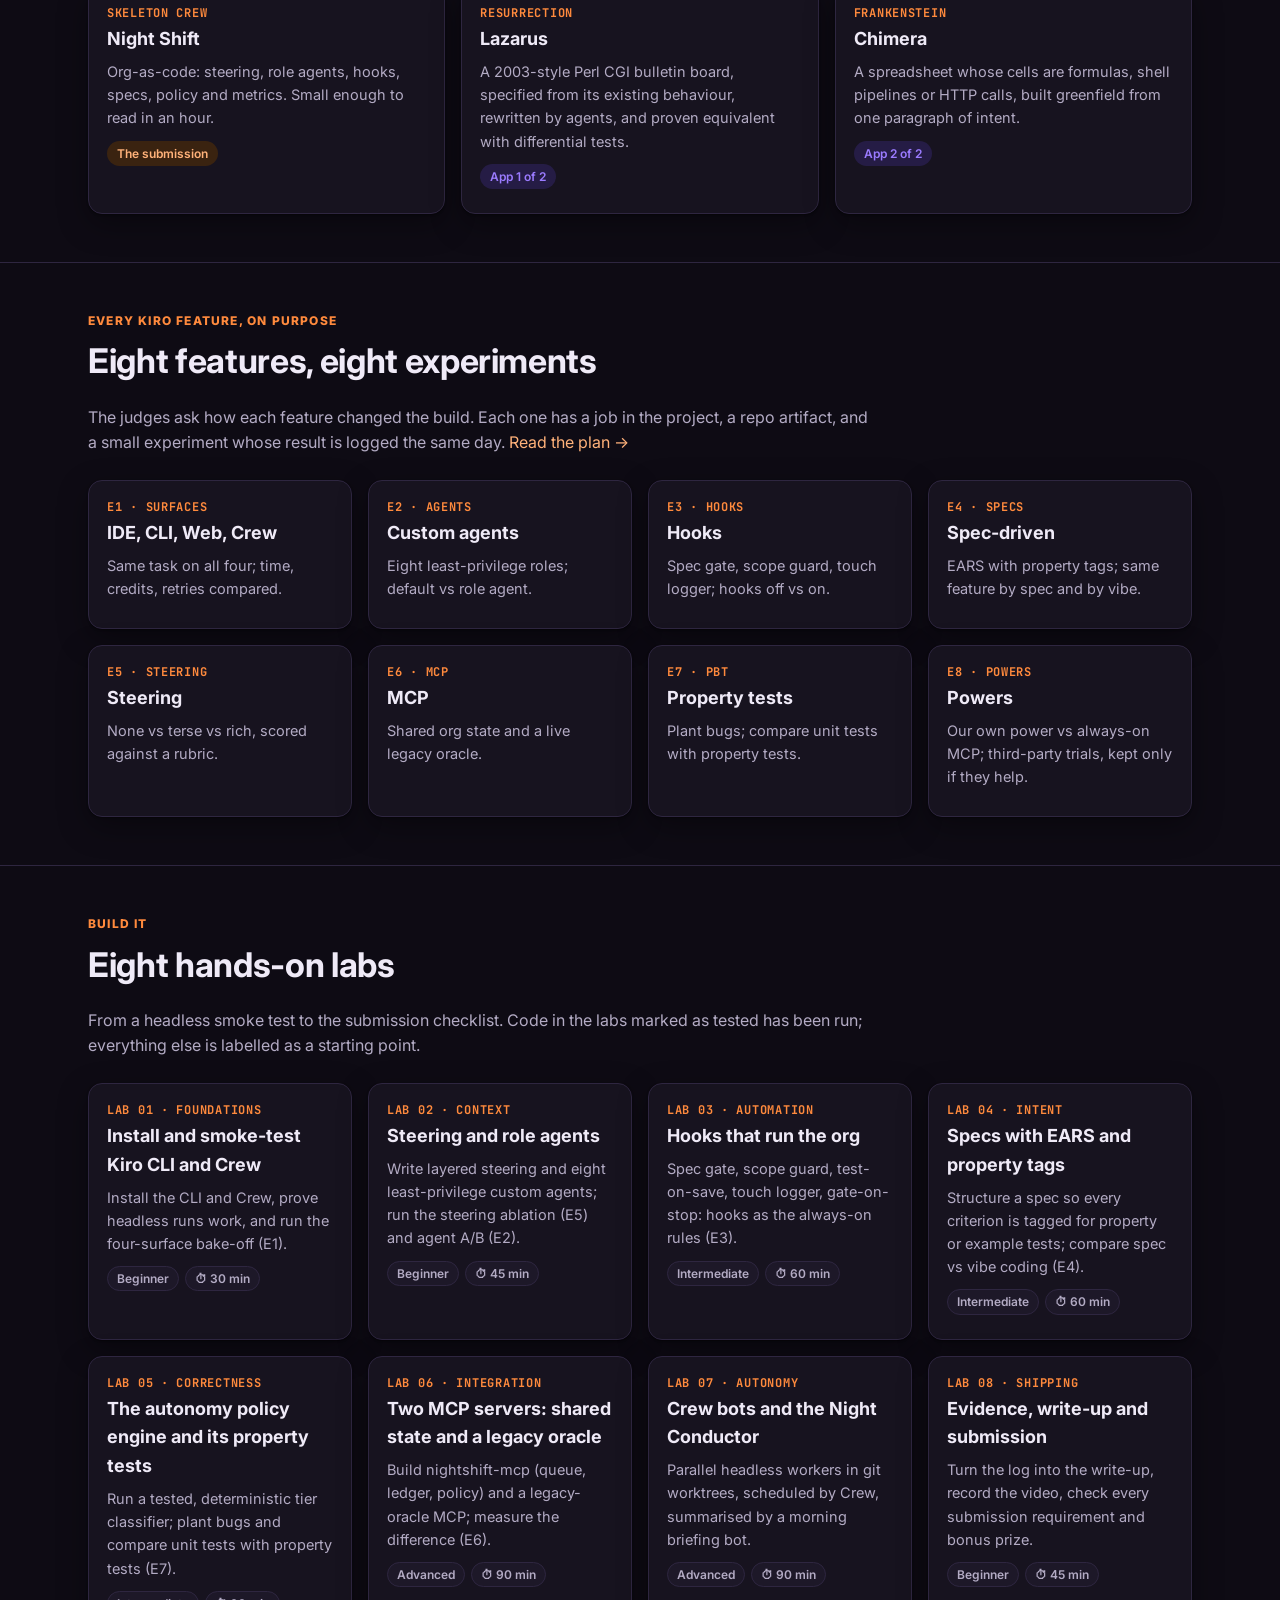
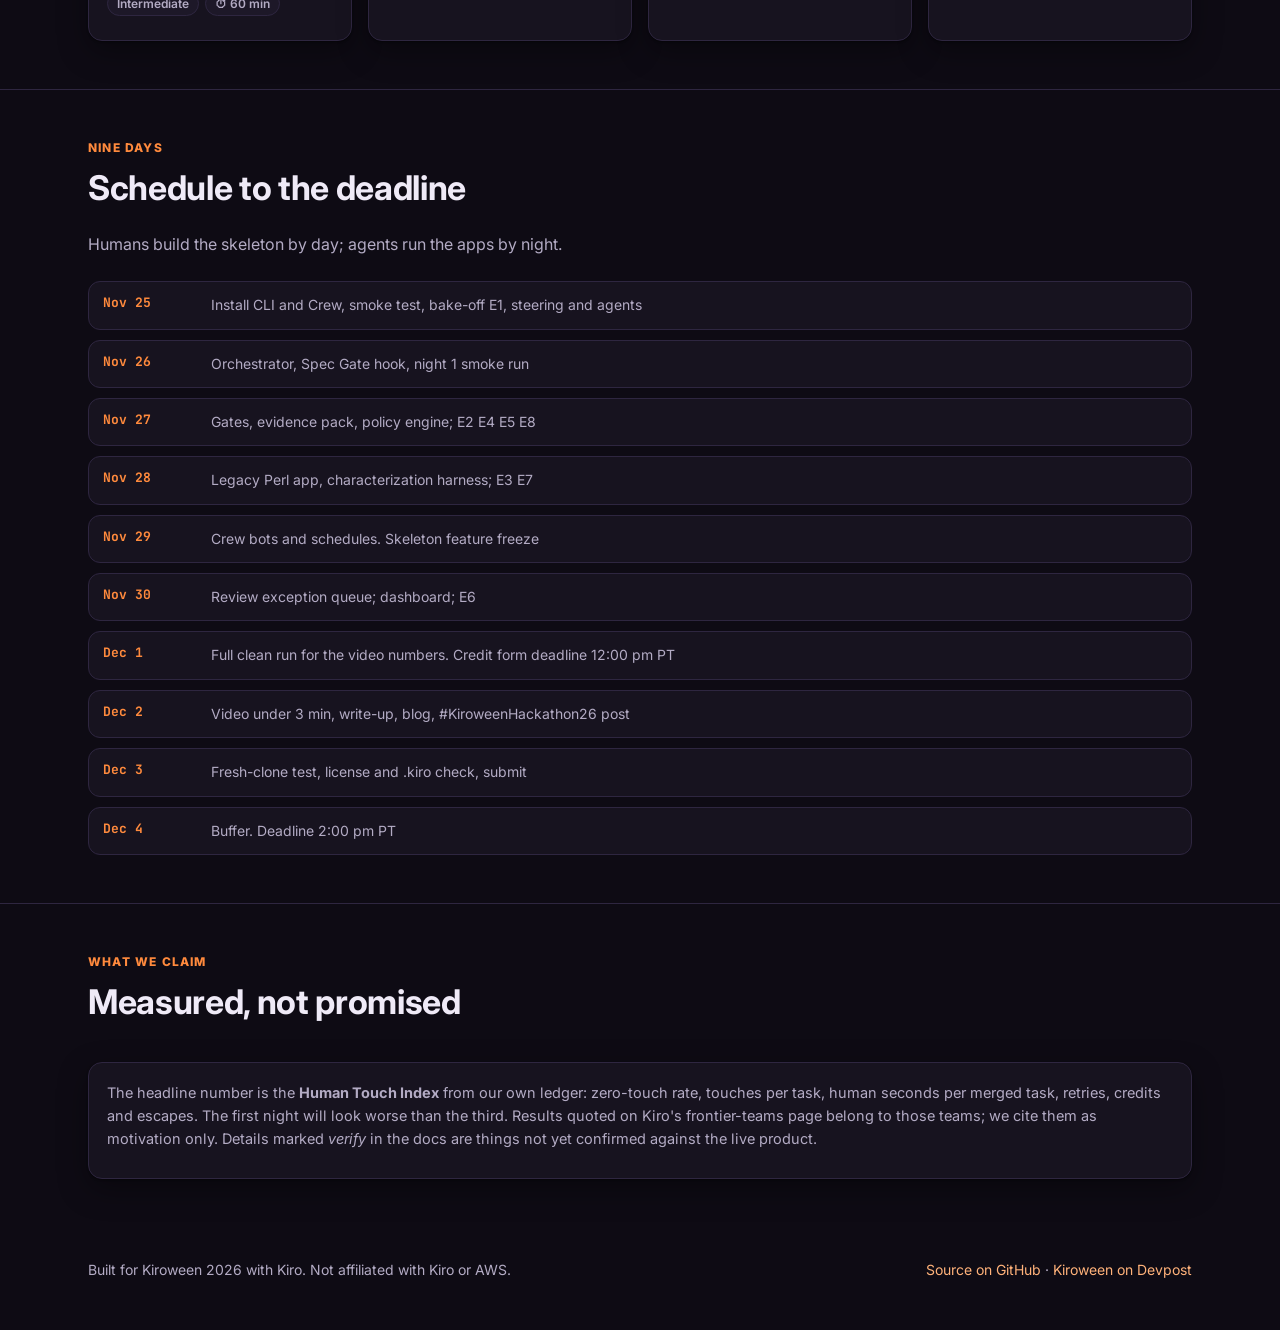
==== commit 4386efcc: "Judge-readiness: README, submission draft, video script, presubmit check, guide ghost - README rewri" ====
--- a/site/index.html
+++ b/site/index.html
@@ -83,6 +83,7 @@
   </section>
 </main>
 <script src="assets/site.js"></script>
+<script src="assets/ghost.js" defer></script>
 <script src="assets/arch.js"></script>
 <script>
 (function () {
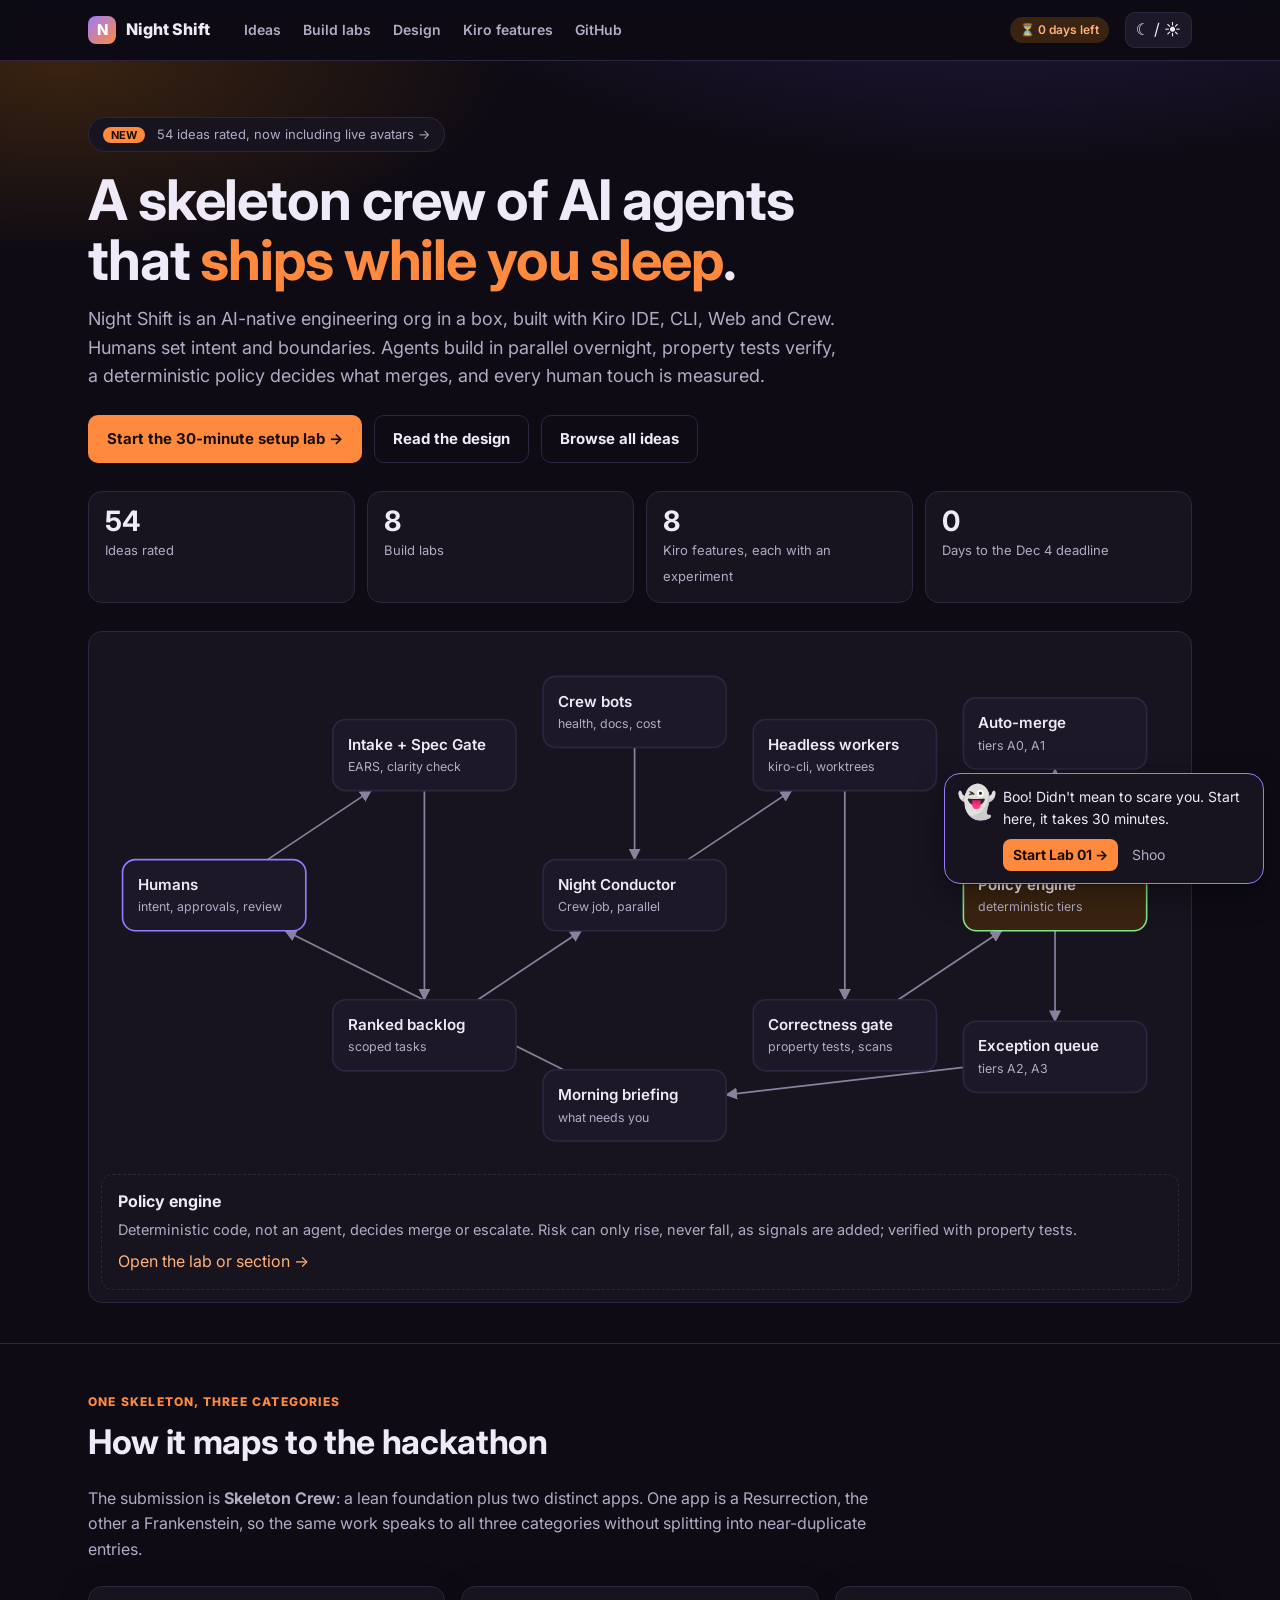
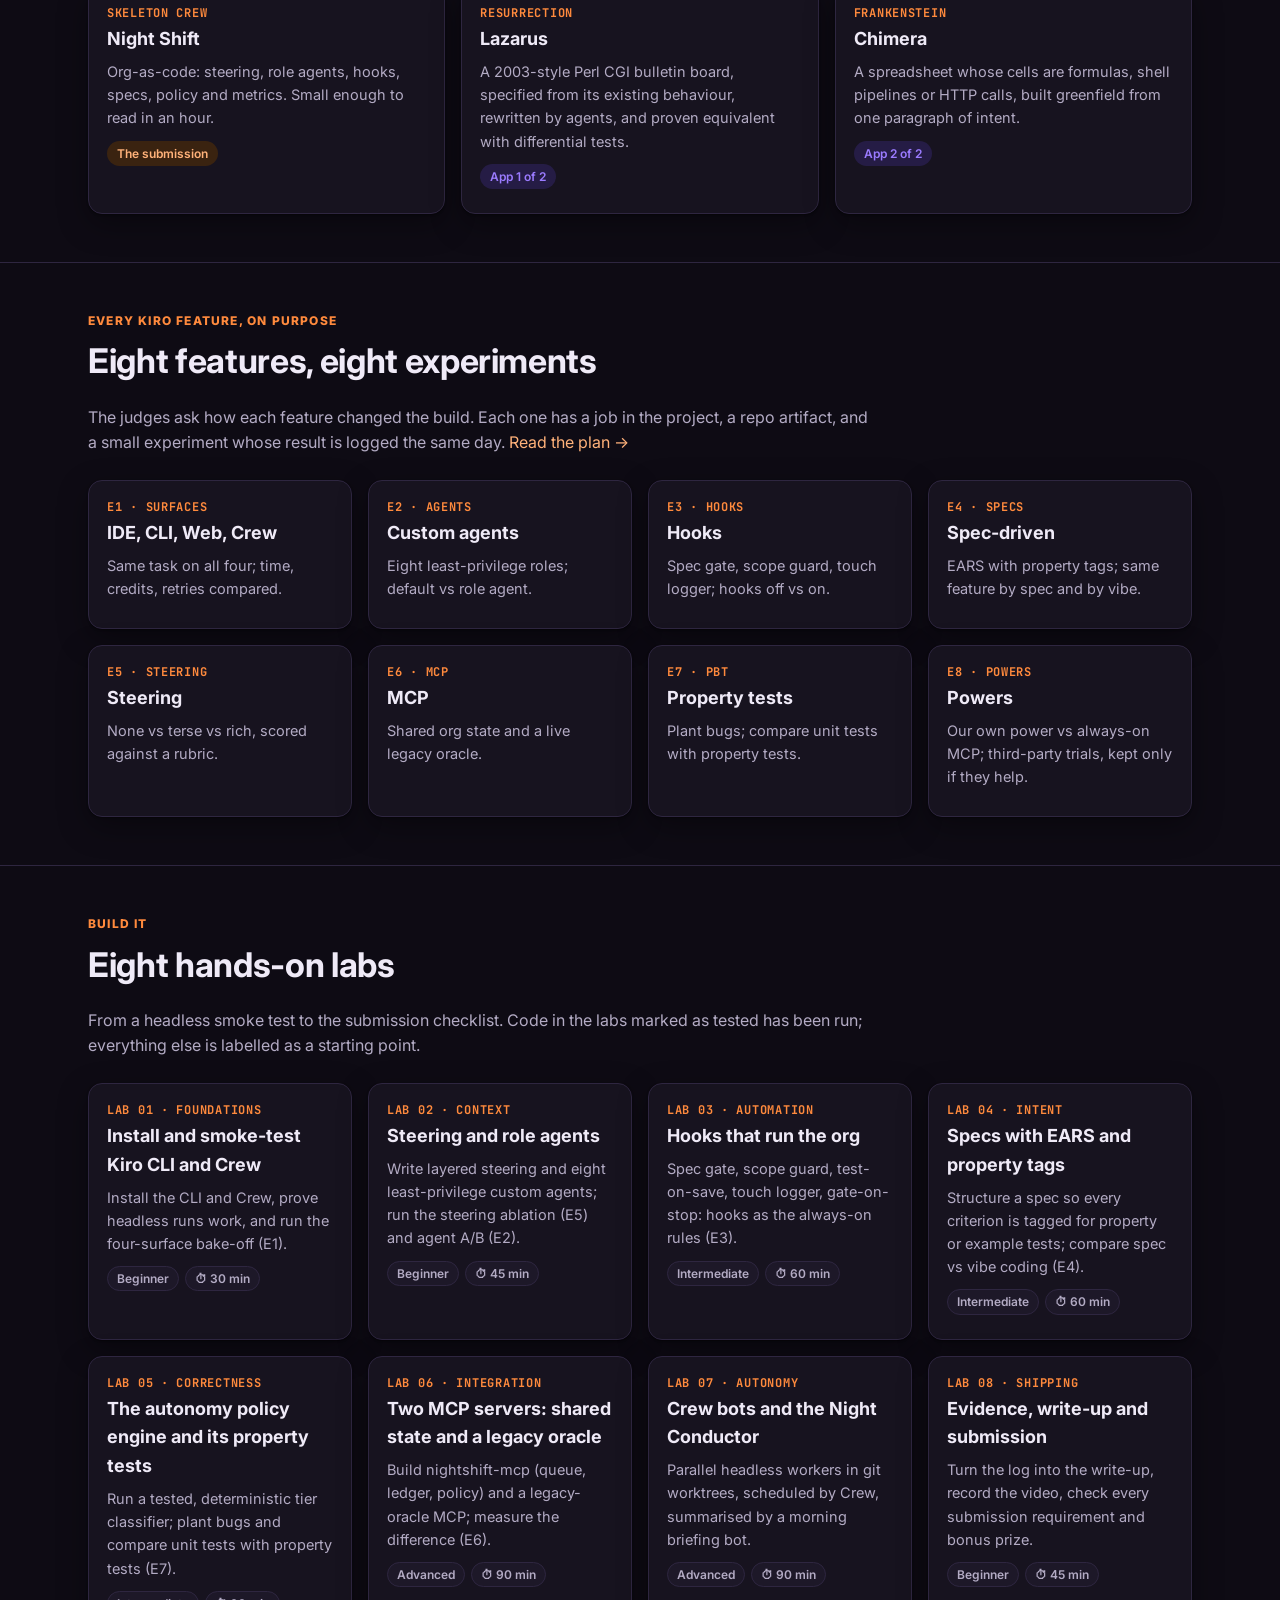
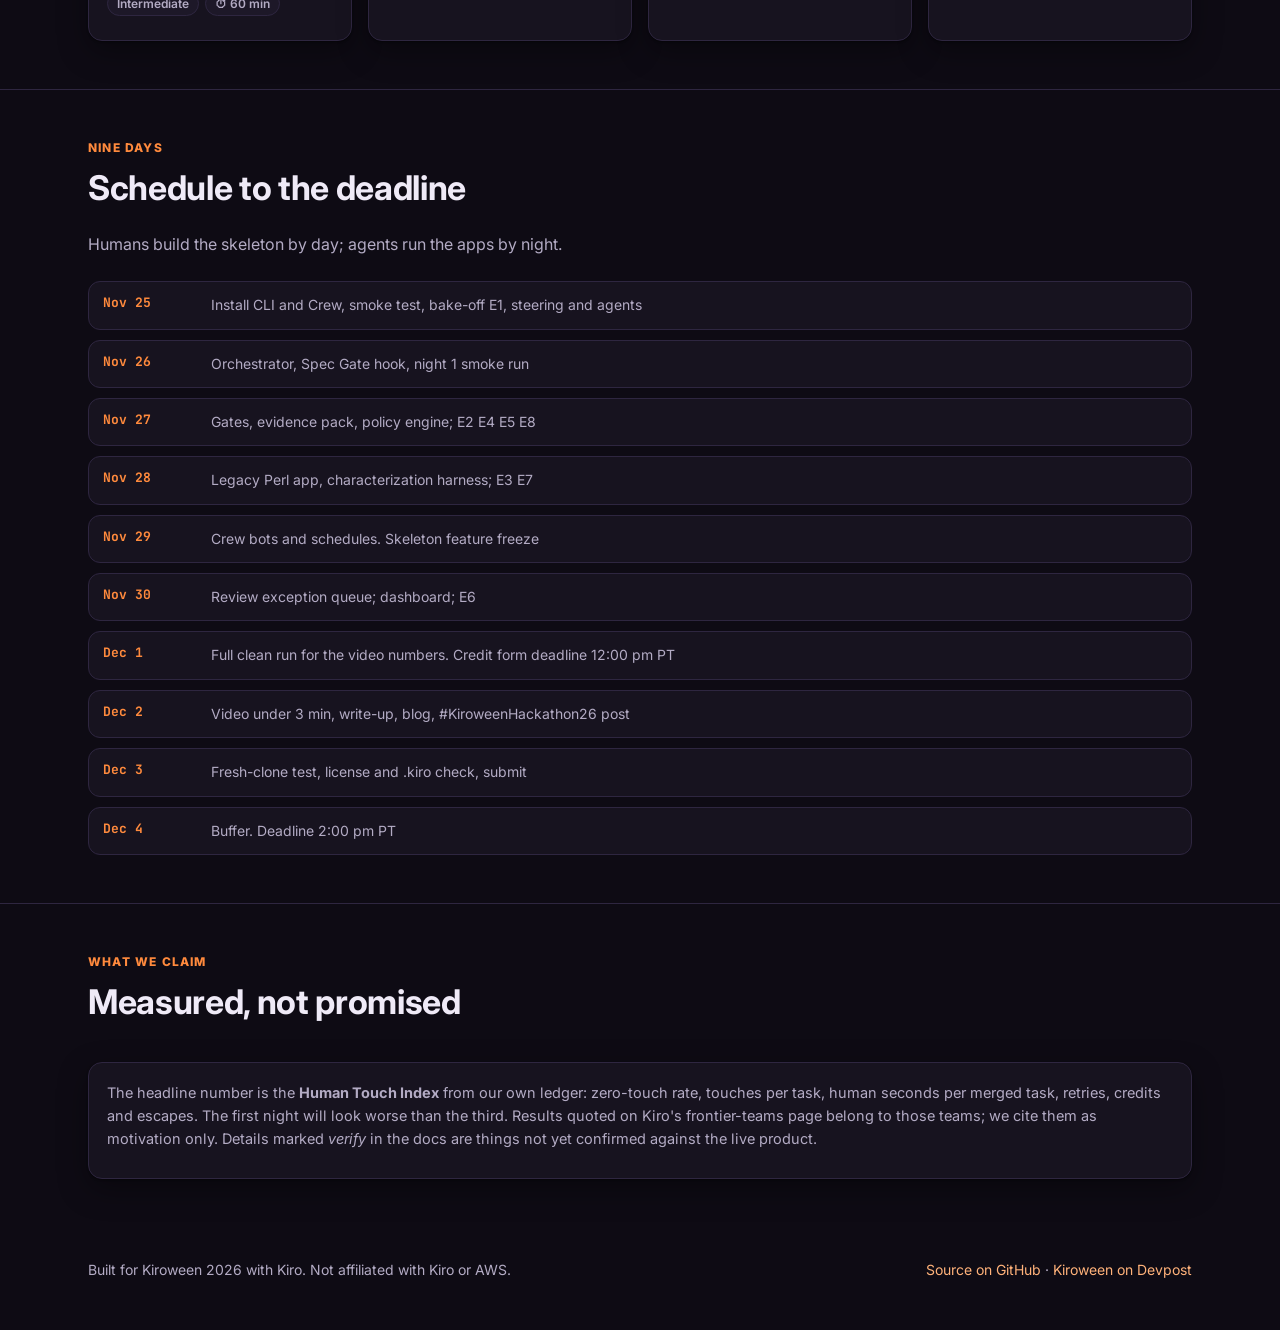
==== commit 1dbf5177: "Add live avatar ideas (round 4) to site and plan Co-Authored-By: Claude Opus 5.5 <noreply@anthropic." ====
--- a/site/index.html
+++ b/site/index.html
@@ -14,7 +14,7 @@
 <main id="main">
   <section class="hero">
     <div class="wrap">
-      <a class="banner" href="ideas.html"><b>NEW</b> 45 ideas rated across Resurrection, Frankenstein, Skeleton Crew, Costume Contest →</a>
+      <a class="banner" href="ideas.html"><b>NEW</b> 54 ideas rated, now including live avatars →</a>
       <h1>A skeleton crew of AI agents<br>that <em>ships while you sleep</em>.</h1>
       <p class="lede">Night Shift is an AI-native engineering org in a box, built with Kiro IDE, CLI, Web and Crew. Humans set intent and boundaries. Agents build in parallel overnight, property tests verify, a deterministic policy decides what merges, and every human touch is measured.</p>
       <div class="hero-actions">
@@ -23,7 +23,7 @@
         <a class="btn btn-ghost" href="ideas.html">Browse all ideas</a>
       </div>
       <div class="stats">
-        <div class="stat"><b id="s-ideas">45</b><span>Ideas rated</span></div>
+        <div class="stat"><b id="s-ideas">54</b><span>Ideas rated</span></div>
         <div class="stat"><b id="s-labs">8</b><span>Build labs</span></div>
         <div class="stat"><b>8</b><span>Kiro features, each with an experiment</span></div>
         <div class="stat"><b id="s-days">–</b><span>Days to the Dec 4 deadline</span></div>
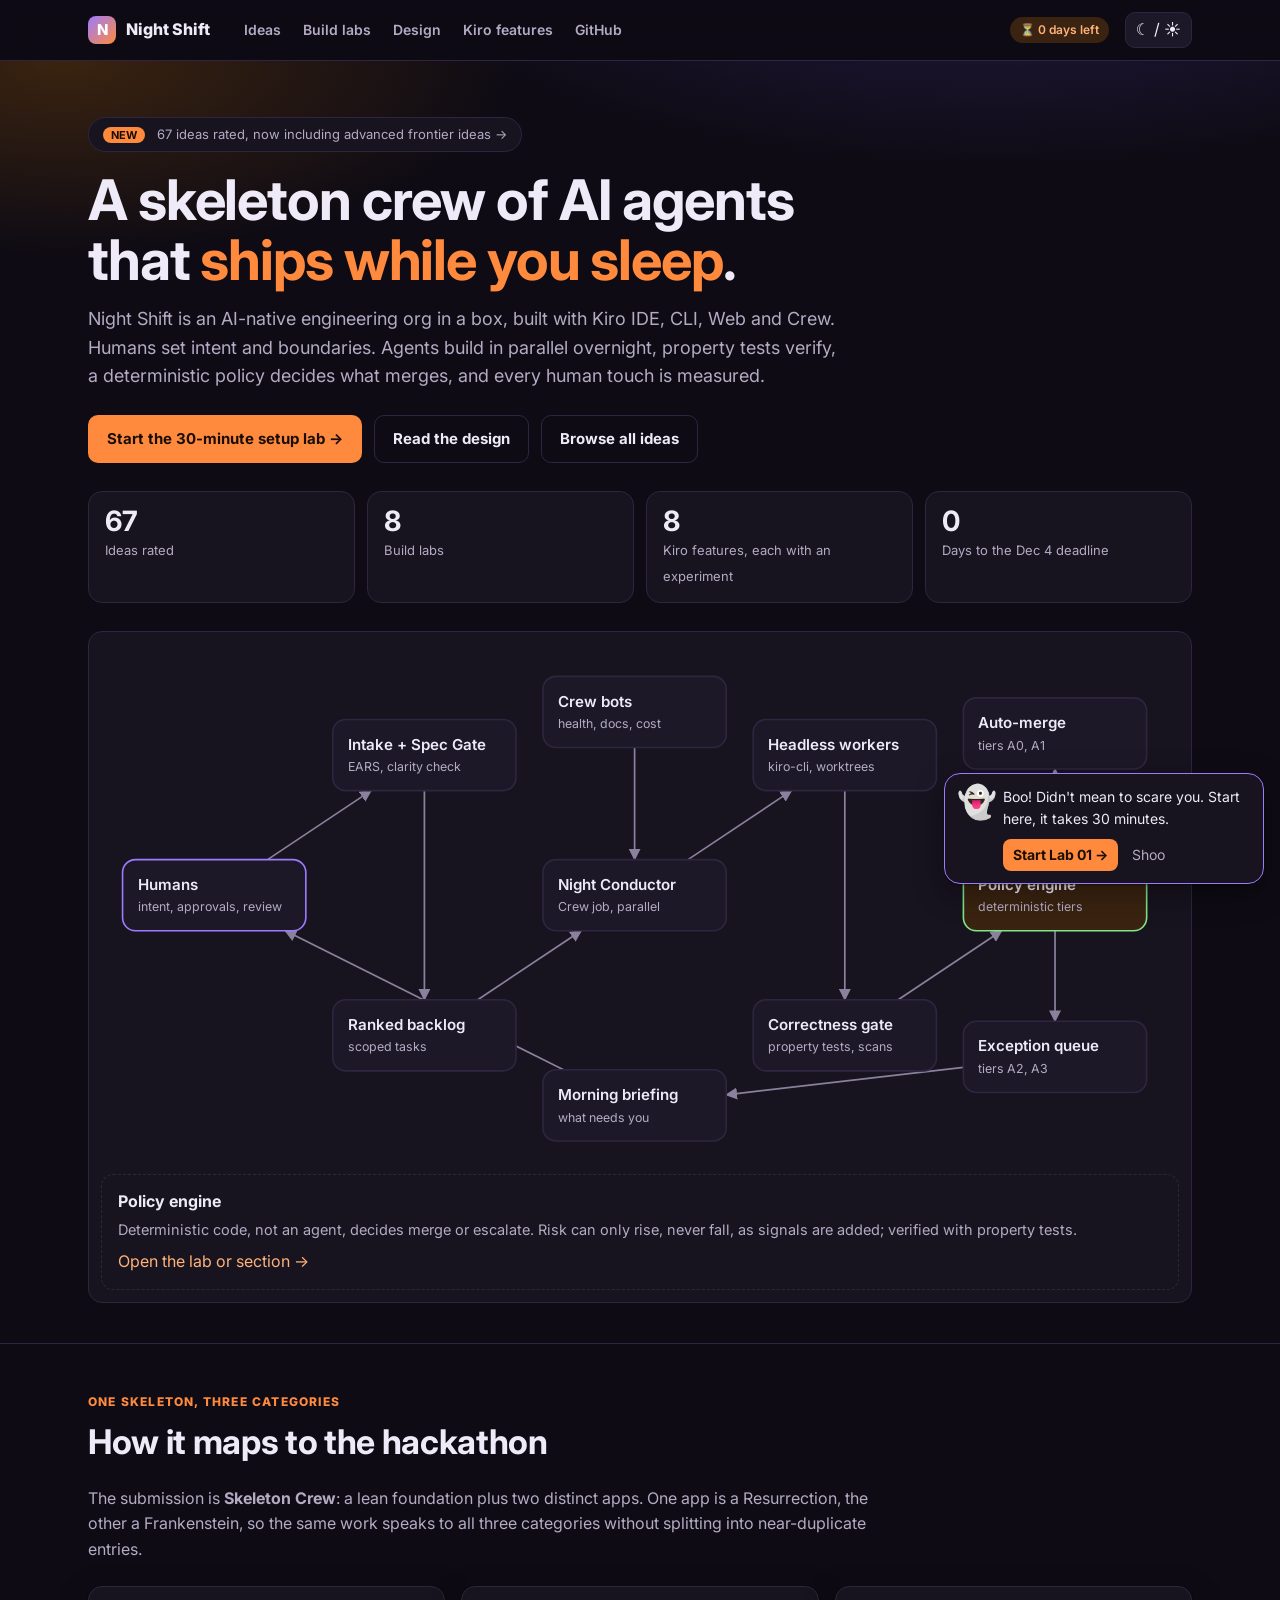
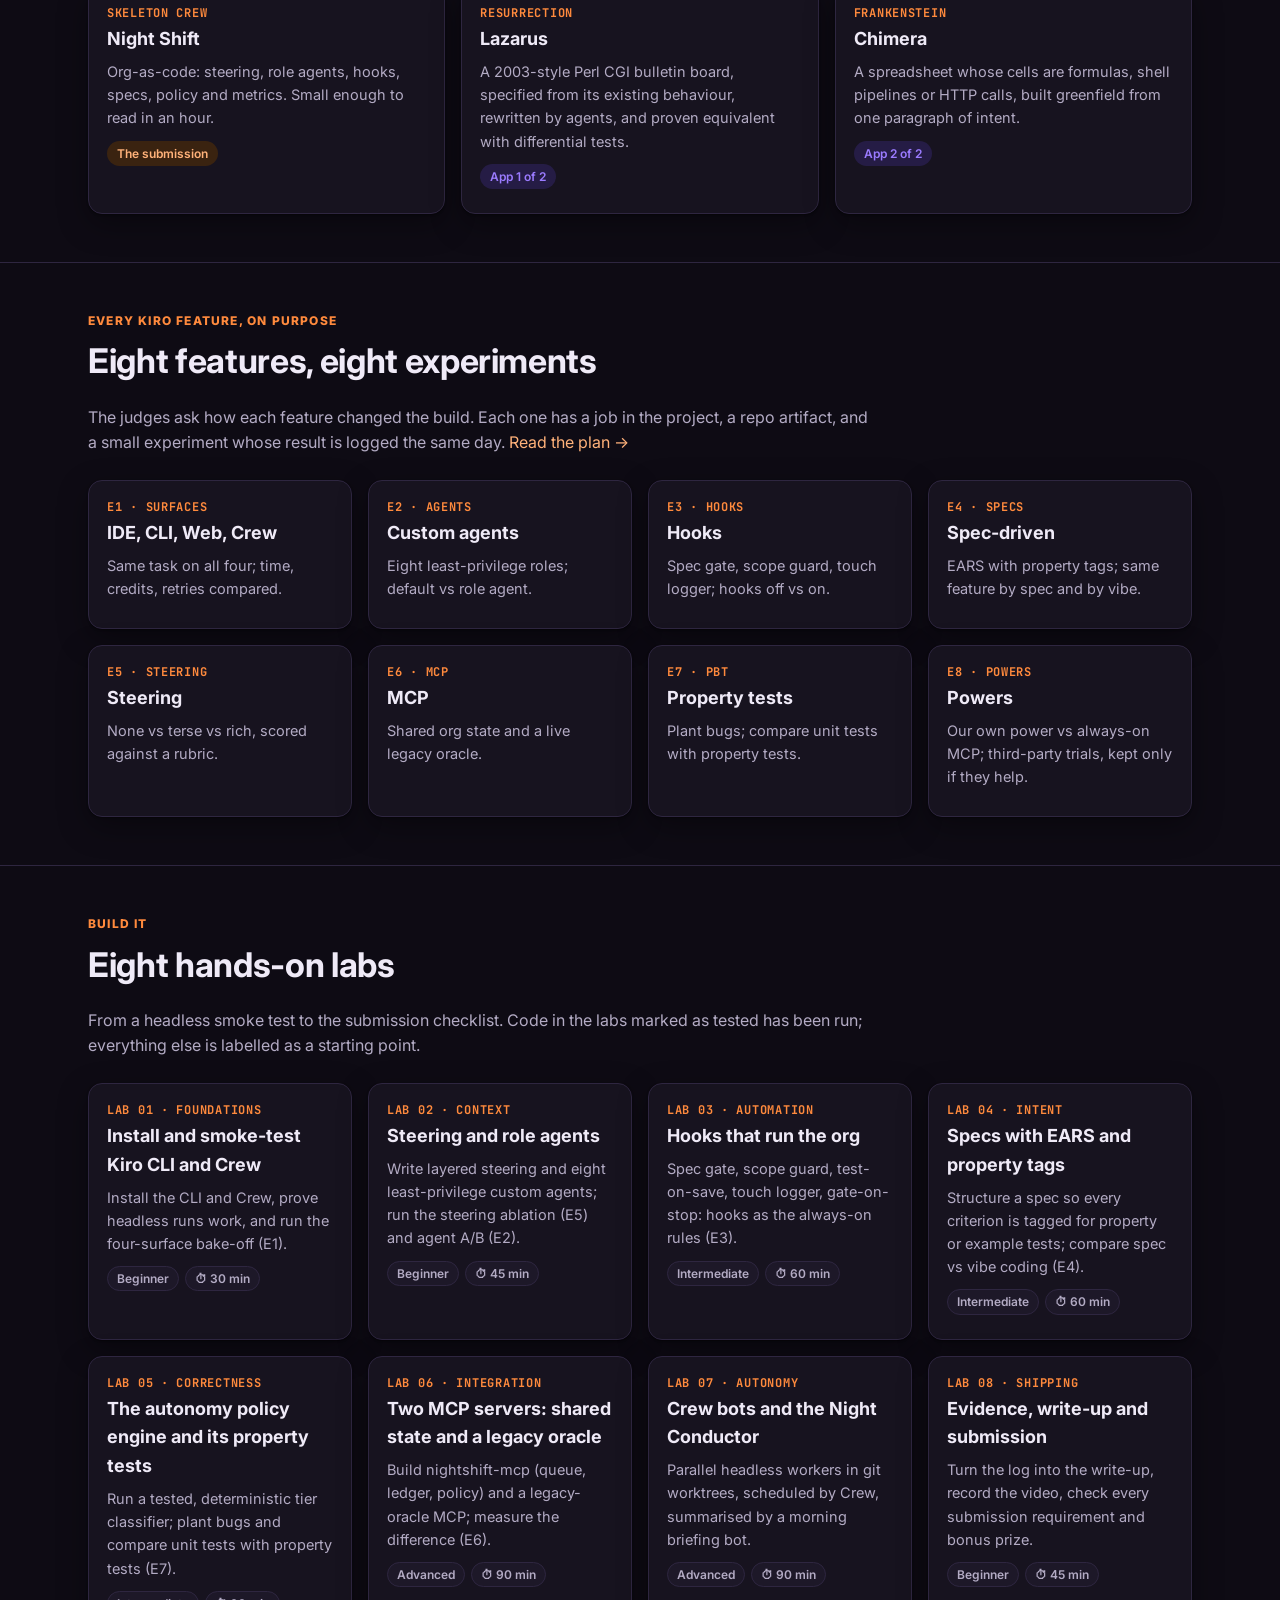
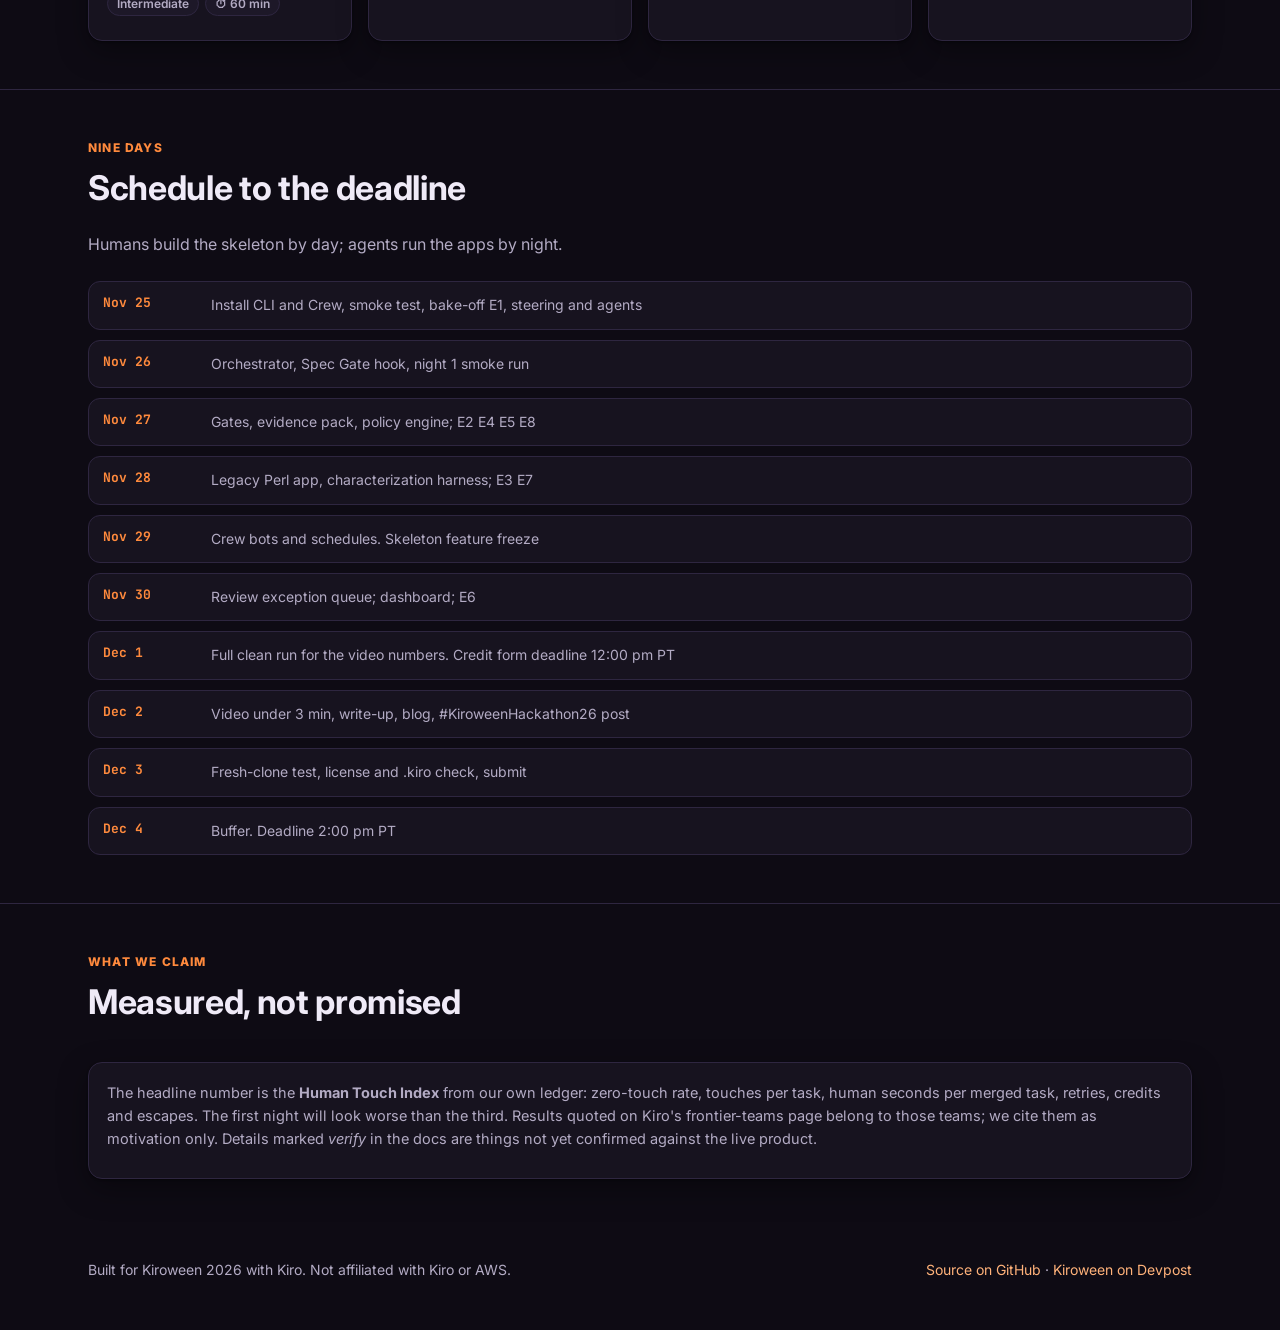
==== commit dca1b68e: "Add advanced frontier ideas (round 5) to site and plan Co-Authored-By: Claude Opus 5.5 <noreply@anth" ====
--- a/site/index.html
+++ b/site/index.html
@@ -14,7 +14,7 @@
 <main id="main">
   <section class="hero">
     <div class="wrap">
-      <a class="banner" href="ideas.html"><b>NEW</b> 54 ideas rated, now including live avatars →</a>
+      <a class="banner" href="ideas.html"><b>NEW</b> 67 ideas rated, now including advanced frontier ideas →</a>
       <h1>A skeleton crew of AI agents<br>that <em>ships while you sleep</em>.</h1>
       <p class="lede">Night Shift is an AI-native engineering org in a box, built with Kiro IDE, CLI, Web and Crew. Humans set intent and boundaries. Agents build in parallel overnight, property tests verify, a deterministic policy decides what merges, and every human touch is measured.</p>
       <div class="hero-actions">
@@ -23,7 +23,7 @@
         <a class="btn btn-ghost" href="ideas.html">Browse all ideas</a>
       </div>
       <div class="stats">
-        <div class="stat"><b id="s-ideas">54</b><span>Ideas rated</span></div>
+        <div class="stat"><b id="s-ideas">67</b><span>Ideas rated</span></div>
         <div class="stat"><b id="s-labs">8</b><span>Build labs</span></div>
         <div class="stat"><b>8</b><span>Kiro features, each with an experiment</span></div>
         <div class="stat"><b id="s-days">–</b><span>Days to the Dec 4 deadline</span></div>
